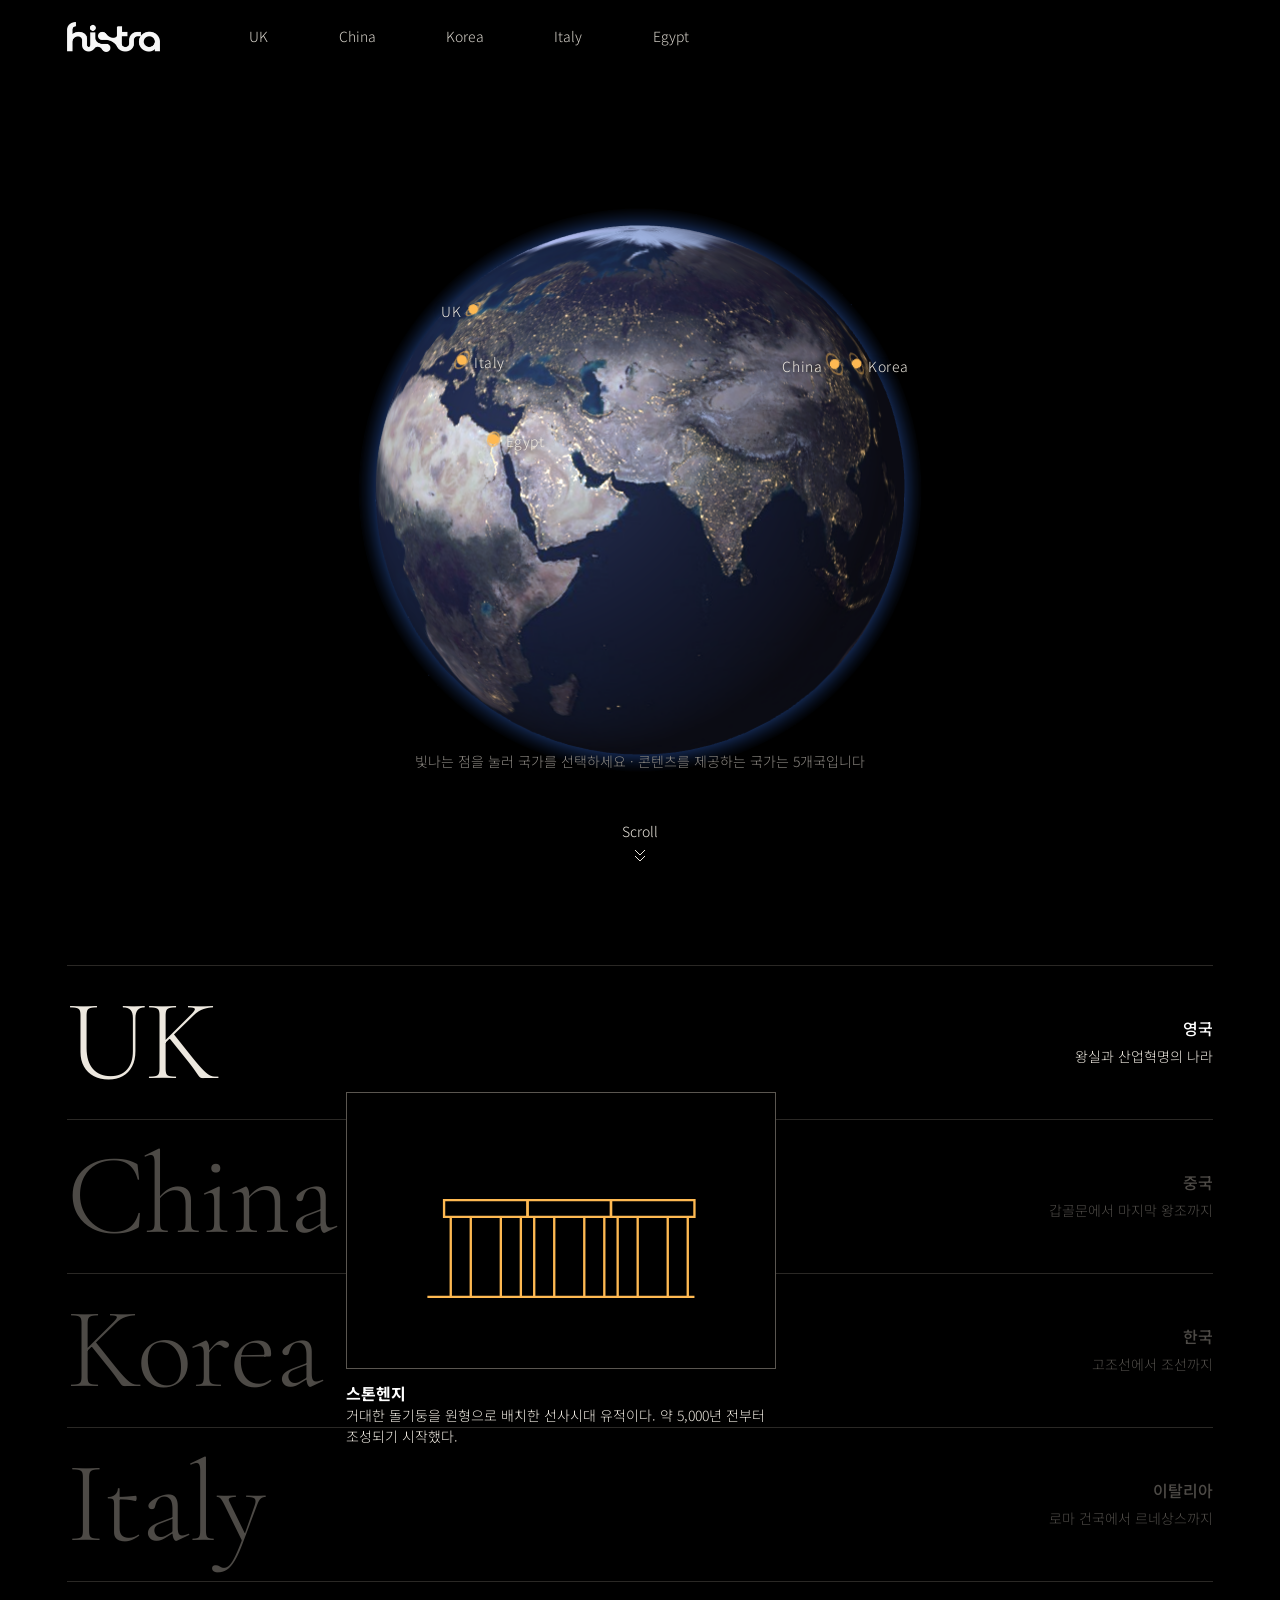
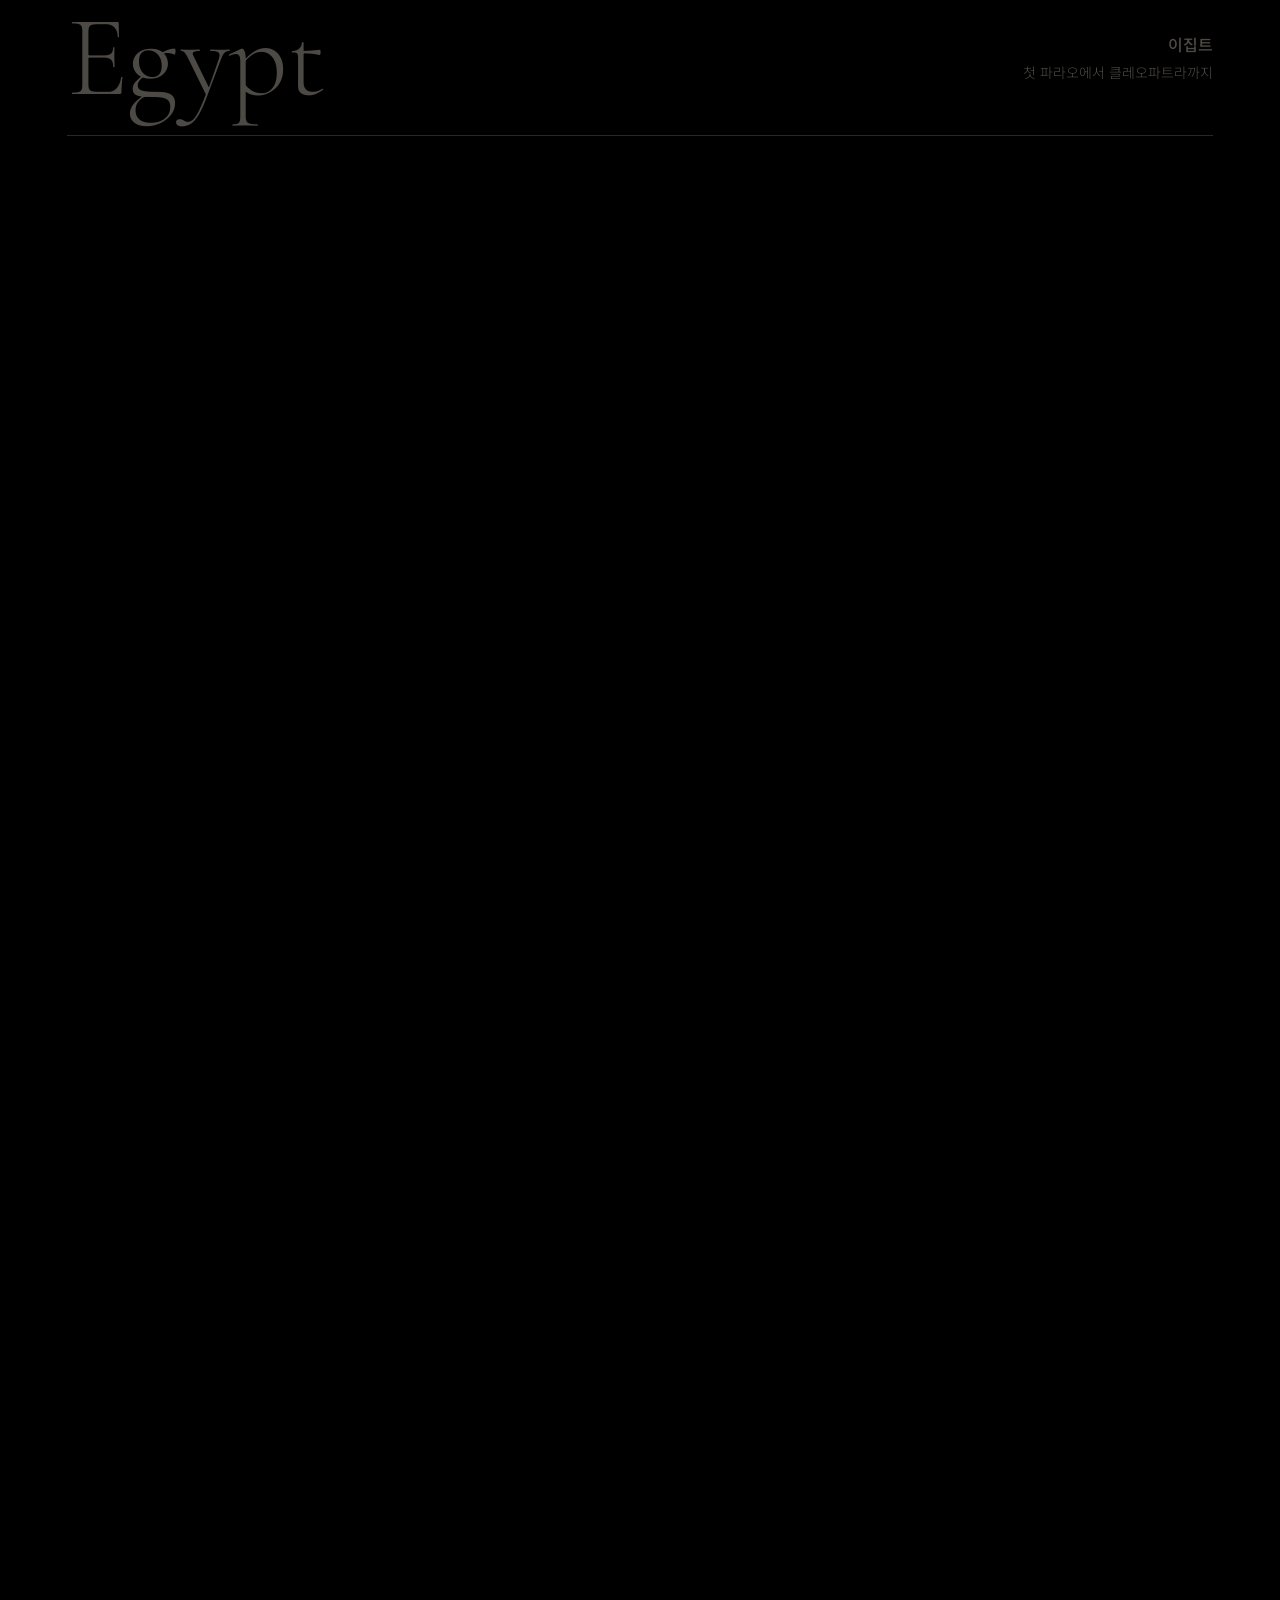
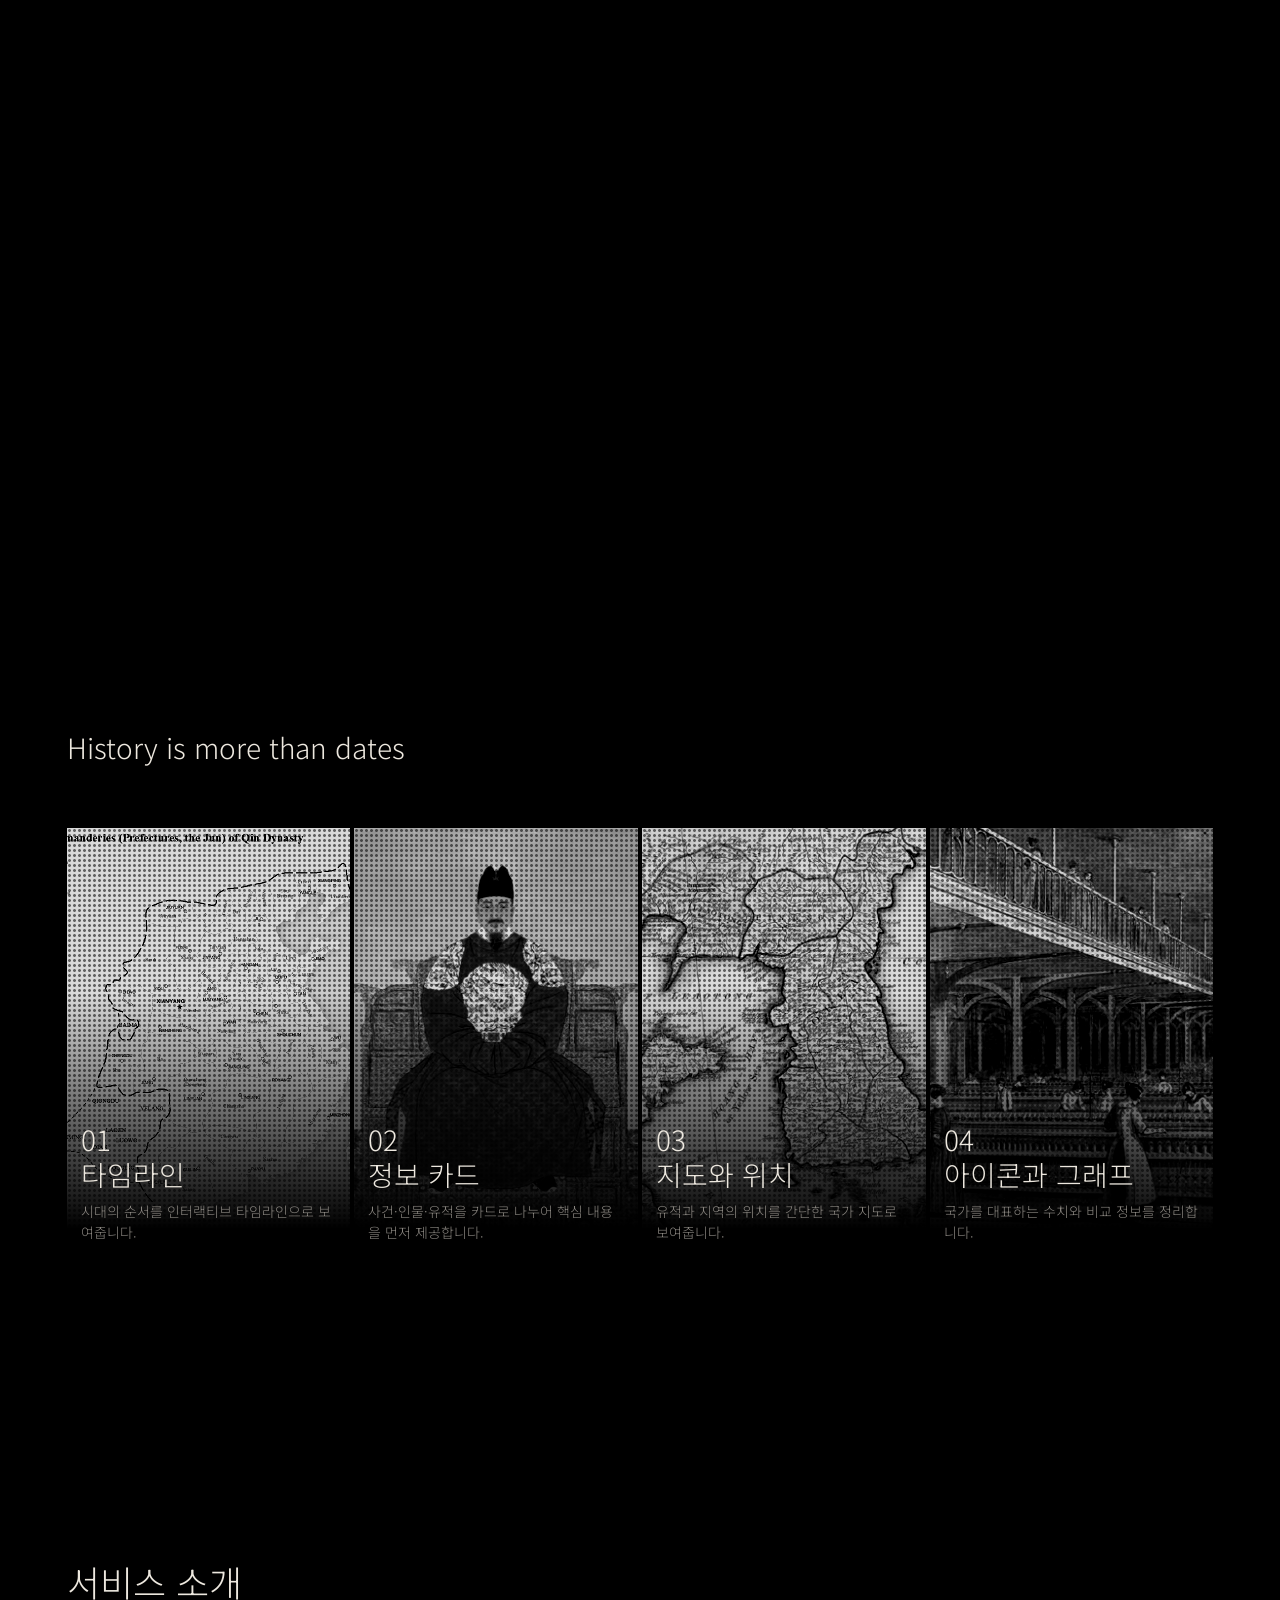
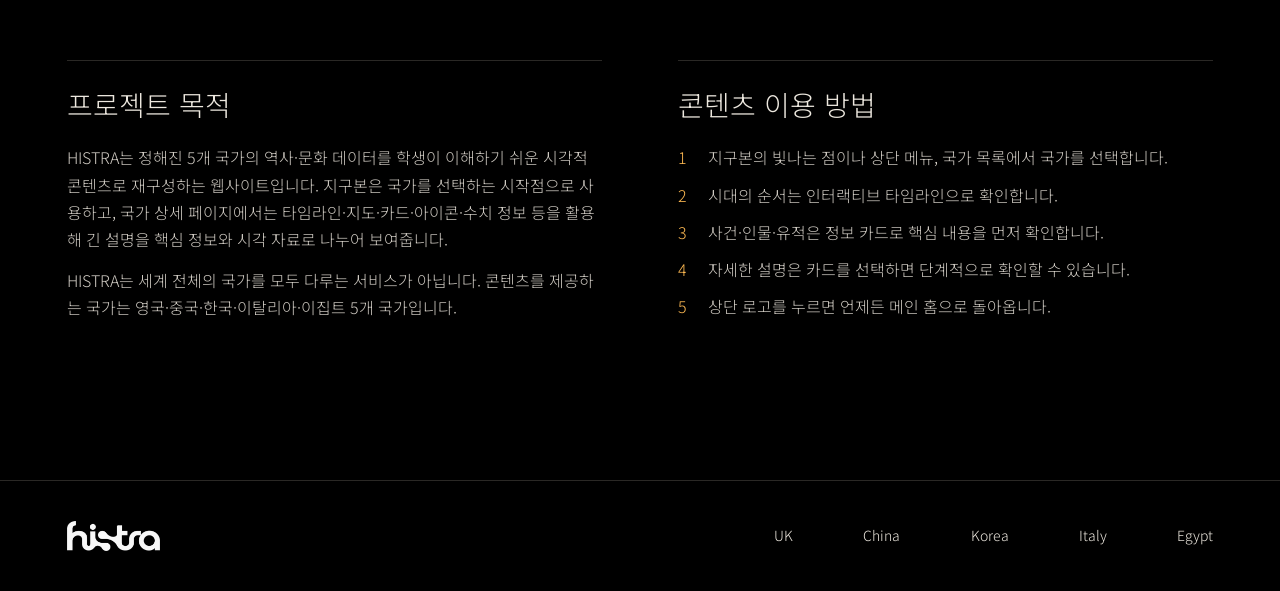
==== index.html @ f329aa6d "HISTRA 통합 사이트" ====
<!DOCTYPE html>
<html lang="ko">
<head>
<meta charset="utf-8">
<meta name="viewport" content="width=device-width, initial-scale=1, viewport-fit=cover">
<title>HISTRA · 세계의 역사와 땅을 탐험하다</title>
<link rel="preconnect" href="https://fonts.googleapis.com">
<link href="https://fonts.googleapis.com/css2?family=Cormorant+Garamond:wght@300;400&family=Noto+Sans+KR:wght@300;400;500;700&display=swap" rel="stylesheet">
<link rel="stylesheet" href="css/main.css">
</head>
<body id="top">
<header class="hd">
  <a class="logo" href="index.html" aria-label="HISTRA 메인 홈"><img src="assets/main/logo.png" alt="histra"></a>
  <nav aria-label="국가 선택">
    <a href="uk/index.html">UK</a><a href="china/index.html">China</a><a href="korea/index.html">Korea</a><a href="italy/index.html">Italy</a><a href="egypt/index.html">Egypt</a>
  </nav>
</header>

<main>
  <section class="hero" aria-label="인터랙티브 지구본">
    <div class="globe" id="globe"></div>
    <p class="hint">빛나는 점을 눌러 국가를 선택하세요 · 콘텐츠를 제공하는 국가는 5개국입니다</p>
    <a class="scroll" href="#select">Scroll<svg width="12" height="16" viewBox="0 0 12 16" fill="none" stroke="currentColor" stroke-width="1"><path d="M1 2l5 5 5-5M1 8l5 5 5-5"/></svg></a>
  </section>

  <section class="sel" id="select" aria-label="국가 선택">
    <div class="stage">
      <ul class="rows" id="rows"></ul>
      <figure class="card" id="card"><div class="ic" id="cardIc"></div><figcaption><b id="cardT"></b><span id="cardD"></span></figcaption></figure>
    </div>
  </section>

  <section class="more" id="more" aria-labelledby="moreT">
    <h2 id="moreT">History is more than dates</h2>
    <ul class="cards">
      <li><img src="assets/main/card-timeline.jpg" alt=""><div><span>01</span><h3>타임라인</h3><p>시대의 순서를 인터랙티브 타임라인으로 보여줍니다.</p></div></li>
      <li><img src="assets/main/card-info.jpg" alt=""><div><span>02</span><h3>정보 카드</h3><p>사건·인물·유적을 카드로 나누어 핵심 내용을 먼저 제공합니다.</p></div></li>
      <li><img src="assets/main/card-map.jpg" alt=""><div><span>03</span><h3>지도와 위치</h3><p>유적과 지역의 위치를 간단한 국가 지도로 보여줍니다.</p></div></li>
      <li><img src="assets/main/card-graph.jpg" alt=""><div><span>04</span><h3>아이콘과 그래프</h3><p>국가를 대표하는 수치와 비교 정보를 정리합니다.</p></div></li>
    </ul>
  </section>

  <section class="about" id="about" aria-labelledby="aboutT">
    <h2 id="aboutT">서비스 소개</h2>
    <div class="ab">
      <div>
        <h3>프로젝트 목적</h3>
        <p>HISTRA는 정해진 5개 국가의 역사·문화 데이터를 학생이 이해하기 쉬운 시각적 콘텐츠로 재구성하는 웹사이트입니다. 지구본은 국가를 선택하는 시작점으로 사용하고, 국가 상세 페이지에서는 타임라인·지도·카드·아이콘·수치 정보 등을 활용해 긴 설명을 핵심 정보와 시각 자료로 나누어 보여줍니다.</p>
        <p>HISTRA는 세계 전체의 국가를 모두 다루는 서비스가 아닙니다. 콘텐츠를 제공하는 국가는 영국·중국·한국·이탈리아·이집트 5개 국가입니다.</p>
      </div>
      <div>
        <h3>콘텐츠 이용 방법</h3>
        <ol>
          <li>지구본의 빛나는 점이나 상단 메뉴, 국가 목록에서 국가를 선택합니다.</li>
          <li>시대의 순서는 인터랙티브 타임라인으로 확인합니다.</li>
          <li>사건·인물·유적은 정보 카드로 핵심 내용을 먼저 확인합니다.</li>
          <li>자세한 설명은 카드를 선택하면 단계적으로 확인할 수 있습니다.</li>
          <li>상단 로고를 누르면 언제든 메인 홈으로 돌아옵니다.</li>
        </ol>
      </div>
    </div>
  </section>
</main>

<footer class="ft">
  <a class="logo" href="index.html" aria-label="HISTRA 메인 홈"><img src="assets/main/logo.png" alt="histra"></a>
  <nav aria-label="다른 국가로 이동"><a href="uk/index.html">UK</a><a href="china/index.html">China</a><a href="korea/index.html">Korea</a><a href="italy/index.html">Italy</a><a href="egypt/index.html">Egypt</a></nav>
</footer>

<script src="js/vendor/three.min.js"></script>
<script src="js/globe-textures.js"></script>
<script src="js/main.js"></script>
</body>
</html>
---- css/main.css ----
/* HISTRA main — 디자인 가이드: Noto Sans KR / Desktop 64·48·36·28·16·14 / Mobile 40·32·28·24·16·12 */
:root{--bg:#000;--fg:#ede8df;--mut:#8a8680;--dim:#4d4a46;--gold:#feb952;--ln:#2a2825;
--d:64px;--h1:48px;--h2:36px;--h3:28px;--b:16px;--c:14px;--serif:'Cormorant Garamond','Noto Sans KR',serif;box-sizing:border-box}
@media(max-width:768px){:root{--d:40px;--h1:32px;--h2:28px;--h3:24px;--b:16px;--c:12px}}
*{box-sizing:border-box;margin:0;padding:0}
html{scroll-behavior:smooth}
body{background:var(--bg);color:var(--fg);font:300 var(--b)/1.7 'Noto Sans KR',sans-serif;padding-top:env(safe-area-inset-top,0)}
a{color:inherit;text-decoration:none}ul,ol{list-style:none}img{display:block;max-width:100%}
.hd{position:fixed;top:0;left:0;right:0;z-index:50;display:flex;align-items:center;gap:7vw;padding:calc(22px + env(safe-area-inset-top,0px)) 5.2vw 22px;background:linear-gradient(#000c,#0000)}
.logo img{height:30px;width:auto}
.hd nav,.ft nav{display:flex;gap:5.5vw;font-size:var(--c)}
.hd nav a{opacity:.9}.hd nav a:hover,.ft nav a:hover{font-weight:700}
.hero{position:relative;min-height:100vh;display:grid;place-items:center;padding-top:80px}
.globe{position:relative;width:min(44vw,700px,68vh);aspect-ratio:1;touch-action:pan-y;cursor:grab}.globe:active{cursor:grabbing}
.globe canvas{display:block;width:100%!important;height:100%!important}
.pl{position:absolute;font-size:var(--c);letter-spacing:.04em;color:var(--fg);pointer-events:none;white-space:nowrap;transition:opacity .2s,color .2s;text-shadow:0 0 6px #000}
.pl.on{color:var(--gold);font-weight:700}
.hint{position:absolute;bottom:14vh;left:0;right:0;text-align:center;font-size:var(--c);color:var(--mut)}
.scroll{position:absolute;bottom:4vh;left:50%;transform:translateX(-50%);display:flex;flex-direction:column;align-items:center;gap:4px;font-size:var(--c);color:var(--fg)}
.fb{display:flex;gap:20px;flex-wrap:wrap;justify-content:center}.fb a{border:1px solid var(--ln);padding:8px 18px}
/* 국가 선택 */
.sel{height:320vh;position:relative}
.stage{position:sticky;top:0;height:100vh;padding:0 5.2vw;display:flex;align-items:center}
.rows{width:100%;position:relative}
.rows li{border-bottom:1px solid var(--ln)}
.rows li:first-child{border-top:1px solid var(--ln)}
.rows a{display:flex;align-items:center;justify-content:space-between;height:min(17vh,200px);color:var(--dim);transition:color .3s}
.rows .en{font:300 clamp(56px,9vw,150px)/1 var(--serif);letter-spacing:-.01em}
.rows .ko{text-align:right}.rows .ko b{display:block;font-size:var(--b);font-weight:500}.rows .ko span{font-size:var(--c)}
.rows li.on a{color:var(--fg)}.rows li.on .ko b{color:#fff}
.rows a:focus-visible{outline:1px solid var(--gold)}
.card{position:absolute;left:27%;width:min(36vw,430px);transition:top .45s cubic-bezier(.2,.7,.2,1);z-index:3;pointer-events:none}
.card .ic{aspect-ratio:1.55;background:#000;border:1px solid #5a5650;display:grid;place-items:center}
.card svg{width:78%;fill:none;stroke:var(--gold);stroke-width:1.4}
.card figcaption{margin-top:12px;font-size:var(--c);line-height:1.5}.card b{display:block;font-size:var(--b);font-weight:700;color:#fff}.card span{color:var(--fg)}
/* History is more than dates */
.more,.about{max-width:1320px;margin:auto;padding:16vh 5.2vw}
.more h2{font-size:var(--h3);font-weight:300;margin-bottom:56px}
.cards{display:grid;grid-template-columns:repeat(4,1fr);gap:4px}
.cards li{position:relative;aspect-ratio:3/4.6;overflow:hidden;background:#111}
.cards img{position:absolute;inset:0;width:100%;height:100%;object-fit:cover;filter:grayscale(1) contrast(1.5) brightness(.85)}
.cards li:before{content:"";position:absolute;inset:0;z-index:1;background:radial-gradient(#000 38%,transparent 42%) 0 0/5px 5px;mix-blend-mode:multiply;opacity:.55}
.cards li:after{content:"";position:absolute;inset:0;z-index:1;background:linear-gradient(#0000 38%,#000 92%)}
.cards div{position:absolute;left:0;right:0;bottom:0;z-index:2;padding:0 14px 20px}
.cards span{font-size:var(--h3);font-weight:300;display:block;line-height:1.2}.cards h3{font-size:var(--h3);font-weight:300;line-height:1.3}
.cards p{margin-top:8px;font-size:var(--c);color:var(--mut);line-height:1.5}
.about h2{font-size:var(--h2);font-weight:300;margin-bottom:48px}
.ab{display:grid;grid-template-columns:1fr 1fr;gap:6vw}.ab h3{font-size:var(--h3);font-weight:300;margin-bottom:16px;border-top:1px solid var(--ln);padding-top:20px}
.ab p{margin-bottom:14px;color:#cfcac2}.ab ol{counter-reset:n;color:#cfcac2}.ab li{counter-increment:n;padding-left:30px;position:relative;margin-bottom:10px}
.ab li:before{content:counter(n);position:absolute;left:0;color:var(--gold)}
.ft{display:flex;align-items:center;justify-content:space-between;gap:24px;padding:40px 5.2vw calc(40px + env(safe-area-inset-bottom,0px));border-top:1px solid var(--ln)}
@media(max-width:768px){
.hd{gap:18px;padding-left:5vw;padding-right:5vw}.hd nav,.ft nav{gap:14px}.logo img{height:22px}
.globe{width:min(86vw,60vh)}.rows .en{font-size:clamp(44px,13vw,80px)}.rows a{height:15vh}
.card{left:5vw;width:60vw}.cards{grid-template-columns:repeat(2,1fr)}.ab{grid-template-columns:1fr}.ft{flex-direction:column;align-items:flex-start}}
@media(prefers-reduced-motion:reduce){html{scroll-behavior:auto}.card{transition:none}}
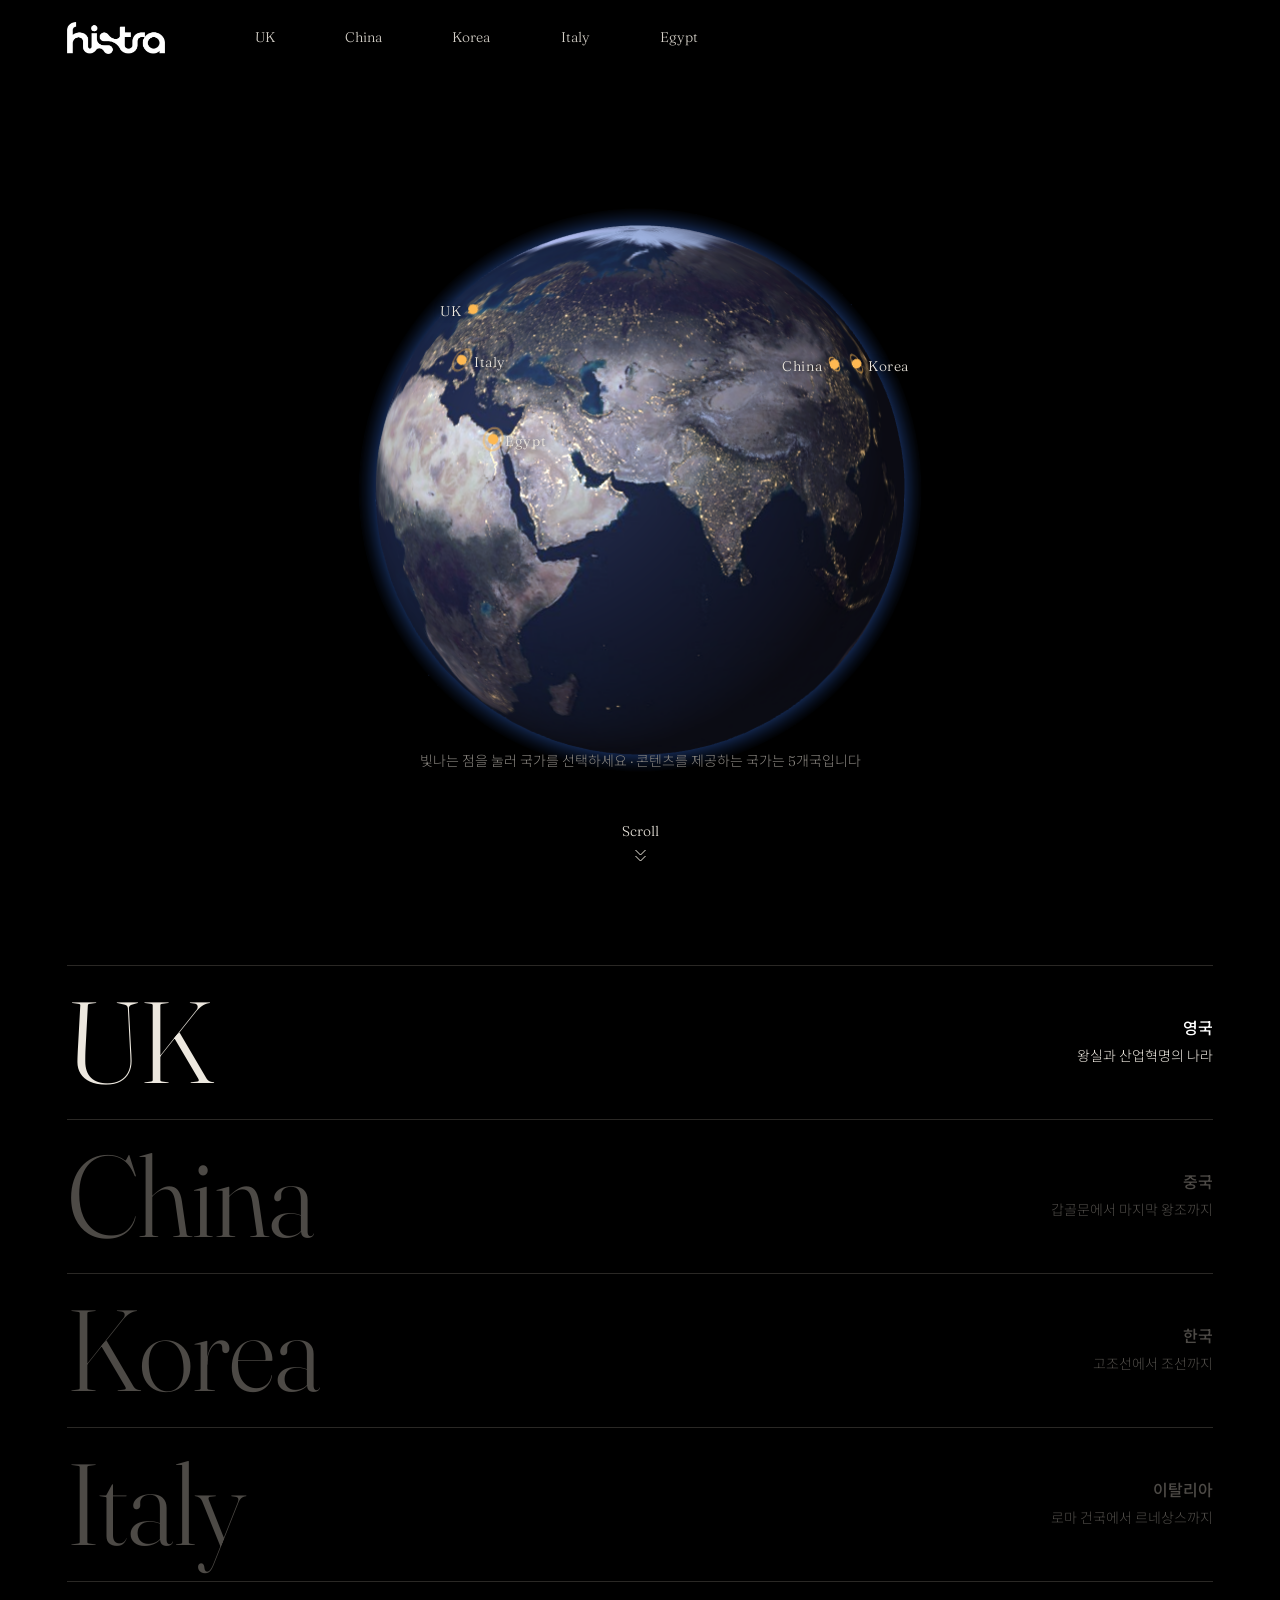
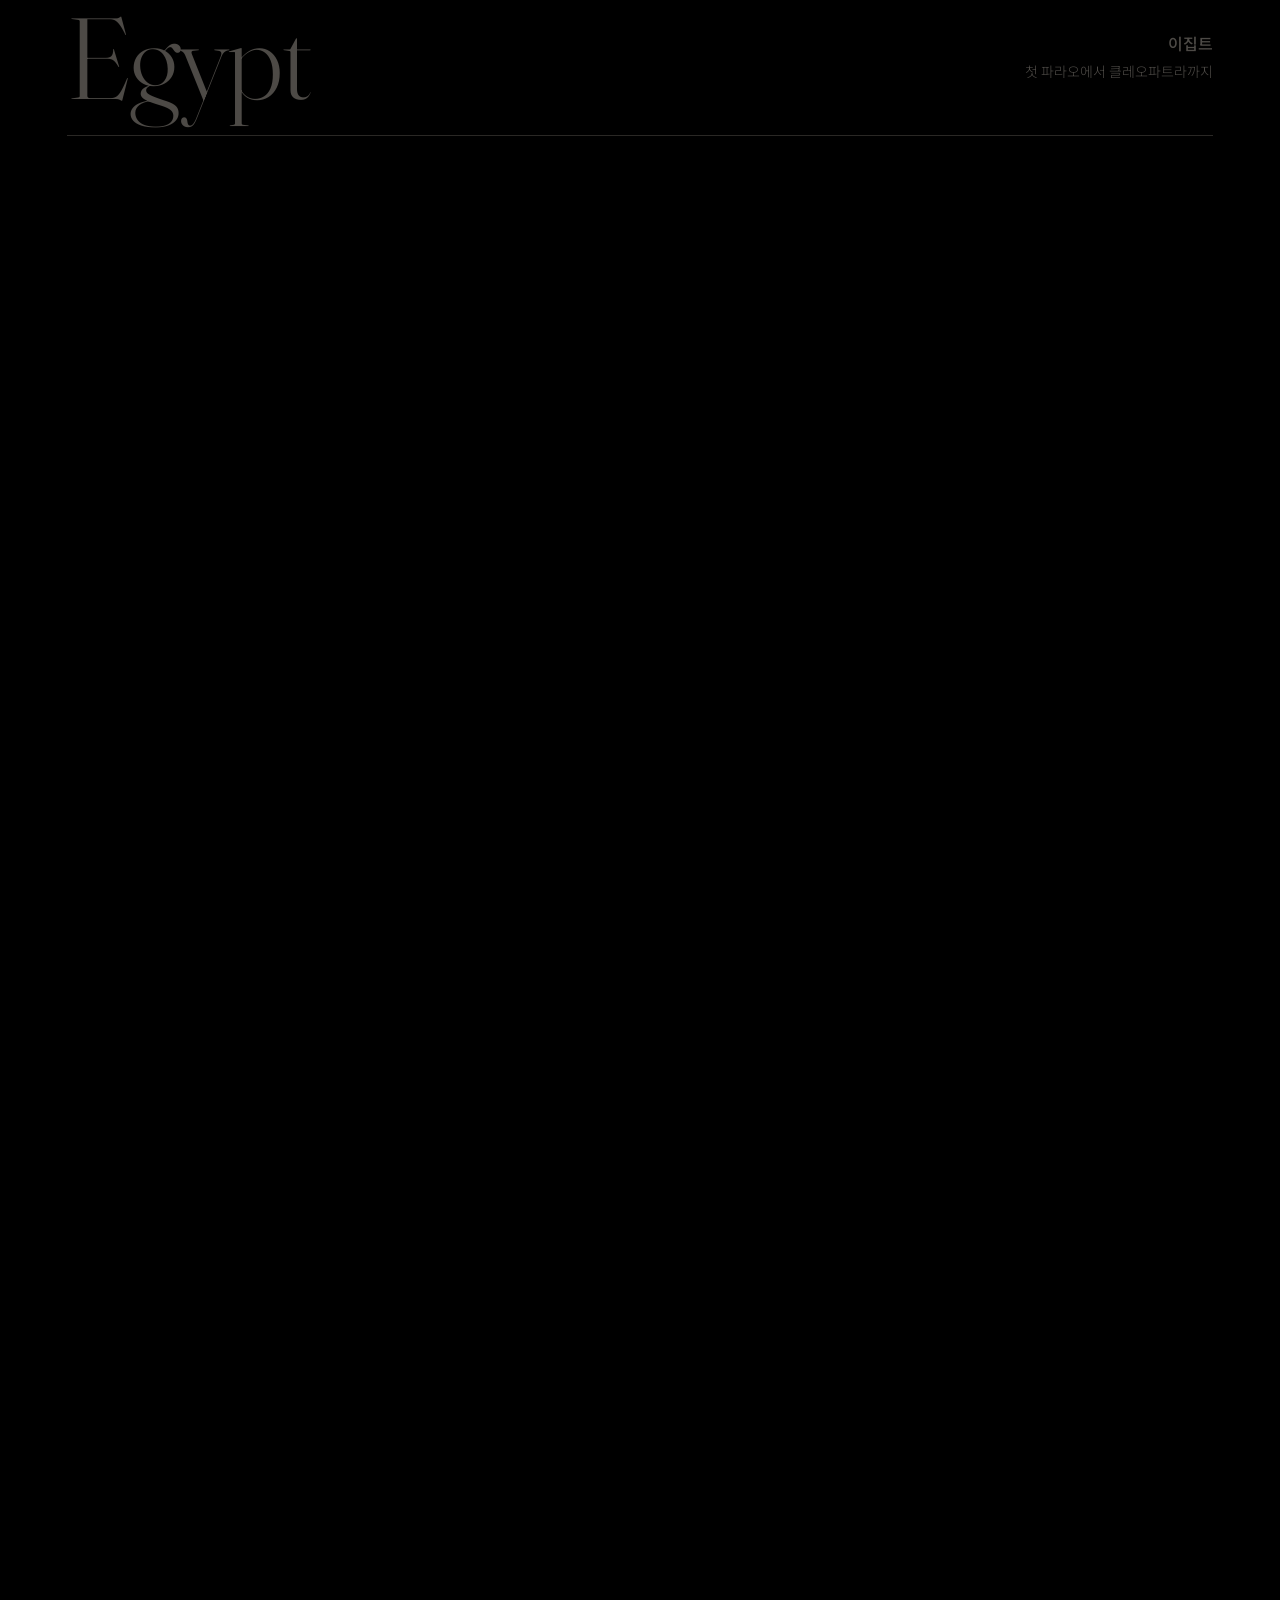
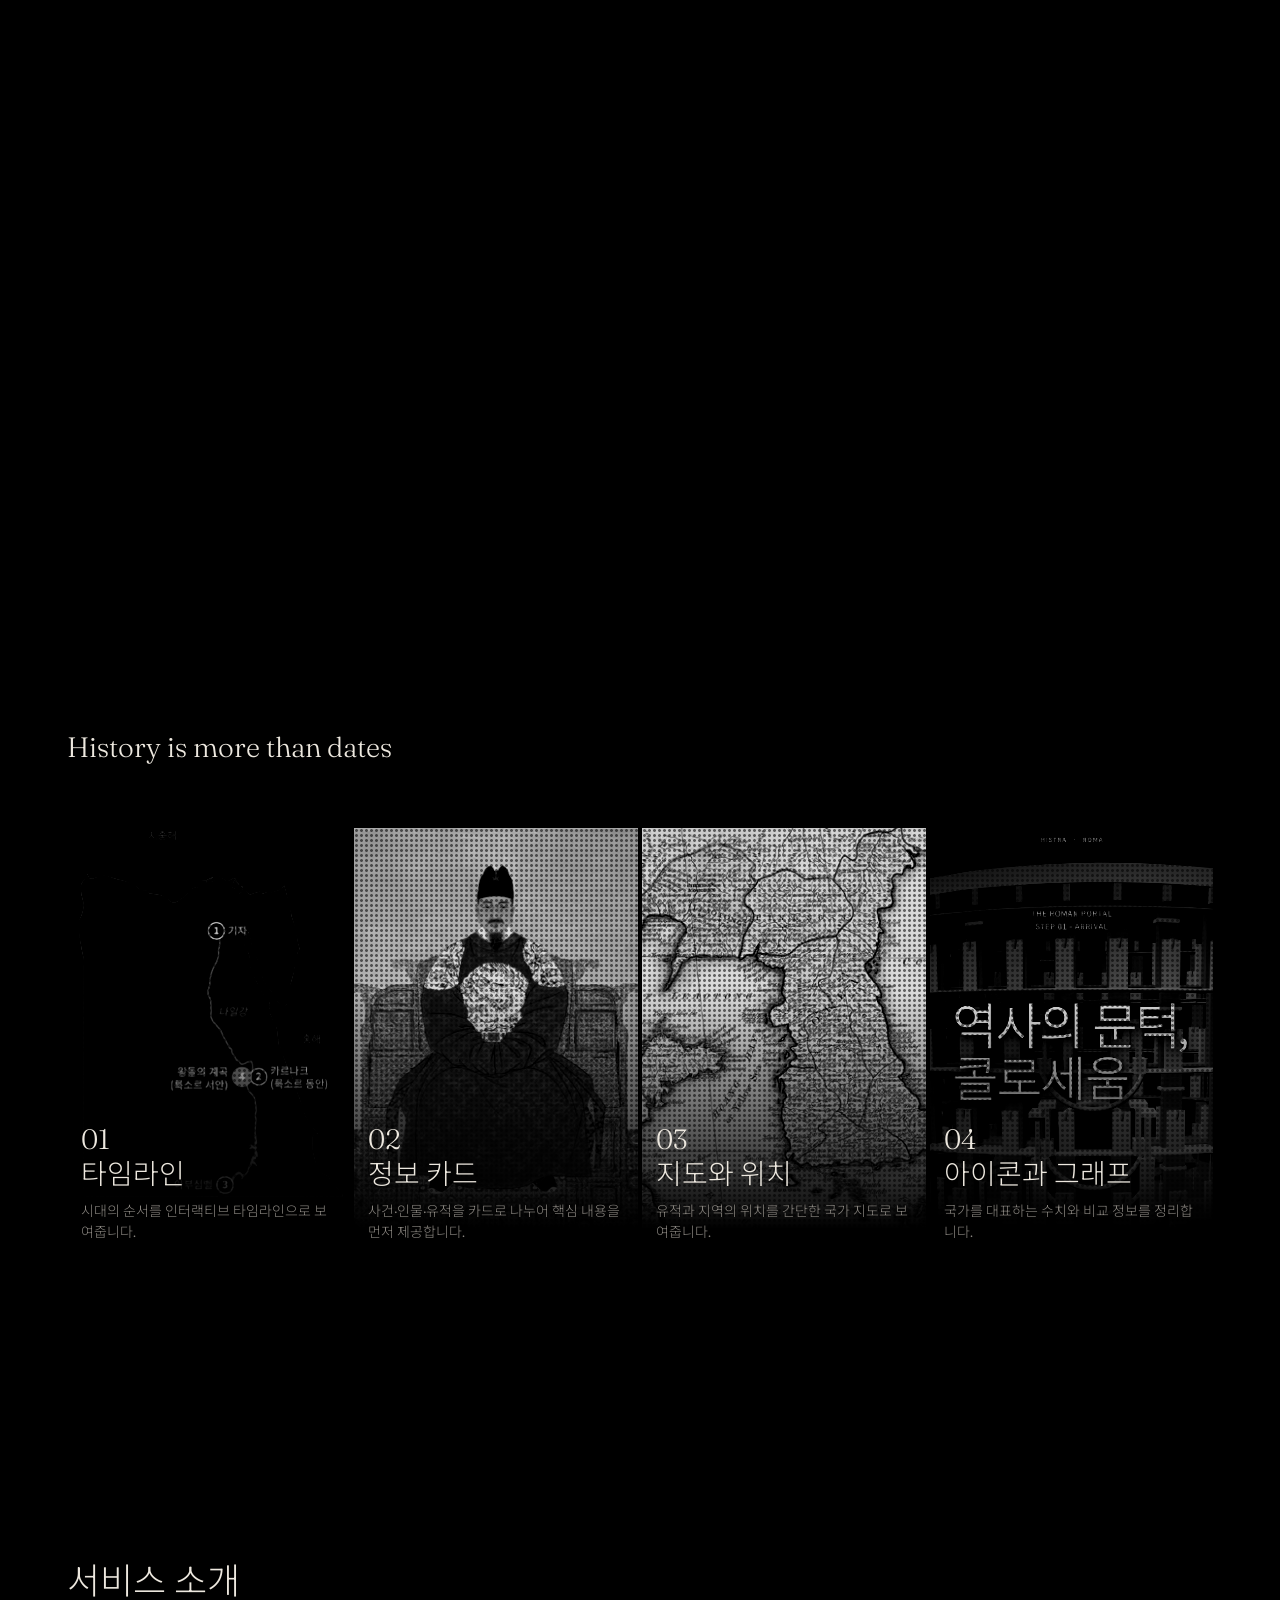
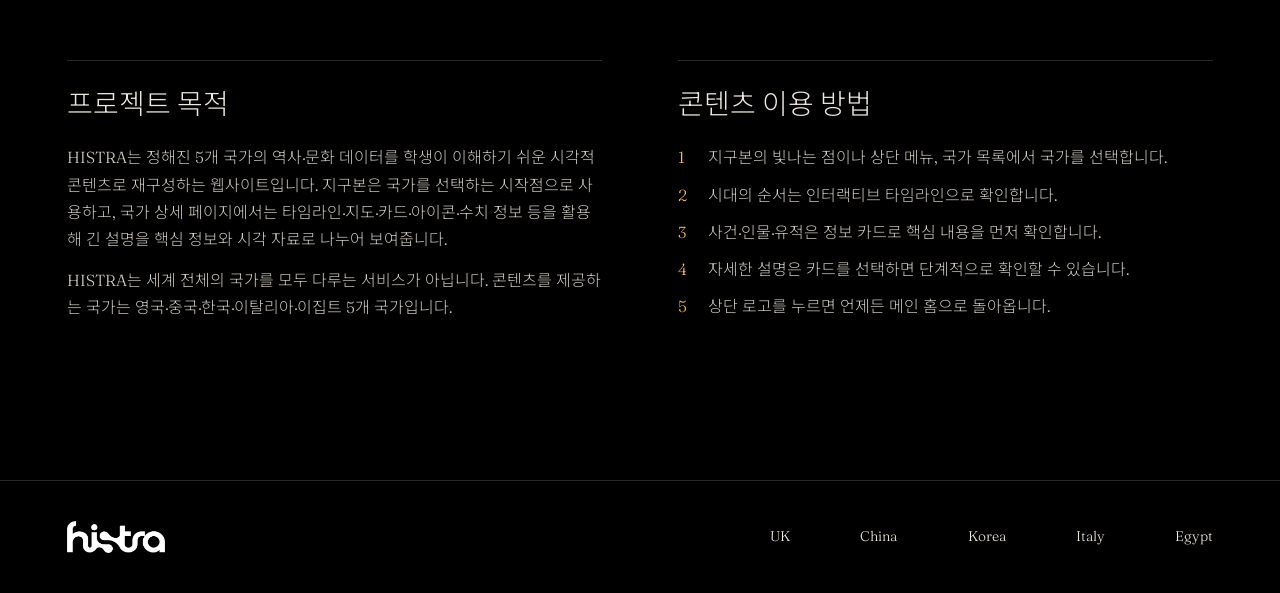
==== commit d584bb9d: "2차 수정: 로고·폰트 통일, 메인·한국 페이지 수정" ====
--- a/index.html
+++ b/index.html
@@ -5,7 +5,7 @@
 <meta name="viewport" content="width=device-width, initial-scale=1, viewport-fit=cover">
 <title>HISTRA · 세계의 역사와 땅을 탐험하다</title>
 <link rel="preconnect" href="https://fonts.googleapis.com">
-<link href="https://fonts.googleapis.com/css2?family=Cormorant+Garamond:wght@300;400&family=Noto+Sans+KR:wght@300;400;500;700&display=swap" rel="stylesheet">
+<link href="https://fonts.googleapis.com/css2?family=Fraunces:ital,opsz,wght@0,9..144,100..900;1,9..144,100..900&family=Noto+Sans+KR:wght@100..900&display=swap" rel="stylesheet">
 <link rel="stylesheet" href="css/main.css">
 </head>
 <body id="top">
@@ -26,17 +26,16 @@
   <section class="sel" id="select" aria-label="국가 선택">
     <div class="stage">
       <ul class="rows" id="rows"></ul>
-      <figure class="card" id="card"><div class="ic" id="cardIc"></div><figcaption><b id="cardT"></b><span id="cardD"></span></figcaption></figure>
     </div>
   </section>
 
   <section class="more" id="more" aria-labelledby="moreT">
     <h2 id="moreT">History is more than dates</h2>
     <ul class="cards">
-      <li><img src="assets/main/card-timeline.jpg" alt=""><div><span>01</span><h3>타임라인</h3><p>시대의 순서를 인터랙티브 타임라인으로 보여줍니다.</p></div></li>
-      <li><img src="assets/main/card-info.jpg" alt=""><div><span>02</span><h3>정보 카드</h3><p>사건·인물·유적을 카드로 나누어 핵심 내용을 먼저 제공합니다.</p></div></li>
-      <li><img src="assets/main/card-map.jpg" alt=""><div><span>03</span><h3>지도와 위치</h3><p>유적과 지역의 위치를 간단한 국가 지도로 보여줍니다.</p></div></li>
-      <li><img src="assets/main/card-graph.jpg" alt=""><div><span>04</span><h3>아이콘과 그래프</h3><p>국가를 대표하는 수치와 비교 정보를 정리합니다.</p></div></li>
+      <li tabindex="0"><img src="assets/main/card-egypt-map.png" alt="이집트 주요 유적 지도"><div><span>01</span><h3>타임라인</h3><p>시대의 순서를 인터랙티브 타임라인으로 보여줍니다.</p></div></li>
+      <li tabindex="0"><img src="assets/main/card-info.jpg" alt="세종대왕 초상"><div><span>02</span><h3>정보 카드</h3><p>사건·인물·유적을 카드로 나누어 핵심 내용을 먼저 제공합니다.</p></div></li>
+      <li tabindex="0"><img src="assets/main/card-map.jpg" alt="한반도 옛 지도"><div><span>03</span><h3>지도와 위치</h3><p>유적과 지역의 위치를 간단한 국가 지도로 보여줍니다.</p></div></li>
+      <li tabindex="0"><img src="assets/main/card-colosseum.jpg" alt="콜로세움 3D 탐색 화면"><div><span>04</span><h3>아이콘과 그래프</h3><p>국가를 대표하는 수치와 비교 정보를 정리합니다.</p></div></li>
     </ul>
   </section>
 
--- a/css/main.css
+++ b/css/main.css
@@ -1,13 +1,13 @@
 /* HISTRA main — 디자인 가이드: Noto Sans KR / Desktop 64·48·36·28·16·14 / Mobile 40·32·28·24·16·12 */
 :root{--bg:#000;--fg:#ede8df;--mut:#8a8680;--dim:#4d4a46;--gold:#feb952;--ln:#2a2825;
---d:64px;--h1:48px;--h2:36px;--h3:28px;--b:16px;--c:14px;--serif:'Cormorant Garamond','Noto Sans KR',serif;box-sizing:border-box}
+--d:64px;--h1:48px;--h2:36px;--h3:28px;--b:16px;--c:14px;--serif:'Fraunces','Noto Sans KR','Apple SD Gothic Neo','Malgun Gothic',serif;box-sizing:border-box}
 @media(max-width:768px){:root{--d:40px;--h1:32px;--h2:28px;--h3:24px;--b:16px;--c:12px}}
 *{box-sizing:border-box;margin:0;padding:0}
 html{scroll-behavior:smooth}
-body{background:var(--bg);color:var(--fg);font:300 var(--b)/1.7 'Noto Sans KR',sans-serif;padding-top:env(safe-area-inset-top,0)}
+body{background:var(--bg);color:var(--fg);font:300 var(--b)/1.7 var(--serif);padding-top:env(safe-area-inset-top,0)}
 a{color:inherit;text-decoration:none}ul,ol{list-style:none}img{display:block;max-width:100%}
 .hd{position:fixed;top:0;left:0;right:0;z-index:50;display:flex;align-items:center;gap:7vw;padding:calc(22px + env(safe-area-inset-top,0px)) 5.2vw 22px;background:linear-gradient(#000c,#0000)}
-.logo img{height:30px;width:auto}
+.logo img{height:32px;width:auto}
 .hd nav,.ft nav{display:flex;gap:5.5vw;font-size:var(--c)}
 .hd nav a{opacity:.9}.hd nav a:hover,.ft nav a:hover{font-weight:700}
 .hero{position:relative;min-height:100vh;display:grid;place-items:center;padding-top:80px}
@@ -29,28 +29,32 @@
 .rows .ko{text-align:right}.rows .ko b{display:block;font-size:var(--b);font-weight:500}.rows .ko span{font-size:var(--c)}
 .rows li.on a{color:var(--fg)}.rows li.on .ko b{color:#fff}
 .rows a:focus-visible{outline:1px solid var(--gold)}
-.card{position:absolute;left:27%;width:min(36vw,430px);transition:top .45s cubic-bezier(.2,.7,.2,1);z-index:3;pointer-events:none}
-.card .ic{aspect-ratio:1.55;background:#000;border:1px solid #5a5650;display:grid;place-items:center}
-.card svg{width:78%;fill:none;stroke:var(--gold);stroke-width:1.4}
-.card figcaption{margin-top:12px;font-size:var(--c);line-height:1.5}.card b{display:block;font-size:var(--b);font-weight:700;color:#fff}.card span{color:var(--fg)}
 /* History is more than dates */
 .more,.about{max-width:1320px;margin:auto;padding:16vh 5.2vw}
 .more h2{font-size:var(--h3);font-weight:300;margin-bottom:56px}
 .cards{display:grid;grid-template-columns:repeat(4,1fr);gap:4px}
-.cards li{position:relative;aspect-ratio:3/4.6;overflow:hidden;background:#111}
-.cards img{position:absolute;inset:0;width:100%;height:100%;object-fit:cover;filter:grayscale(1) contrast(1.5) brightness(.85)}
-.cards li:before{content:"";position:absolute;inset:0;z-index:1;background:radial-gradient(#000 38%,transparent 42%) 0 0/5px 5px;mix-blend-mode:multiply;opacity:.55}
-.cards li:after{content:"";position:absolute;inset:0;z-index:1;background:linear-gradient(#0000 38%,#000 92%)}
-.cards div{position:absolute;left:0;right:0;bottom:0;z-index:2;padding:0 14px 20px}
-.cards span{font-size:var(--h3);font-weight:300;display:block;line-height:1.2}.cards h3{font-size:var(--h3);font-weight:300;line-height:1.3}
-.cards p{margin-top:8px;font-size:var(--c);color:var(--mut);line-height:1.5}
+.cards li{position:relative;aspect-ratio:3/4.6;overflow:hidden;background:#111;cursor:pointer;outline:none;transition:transform .5s cubic-bezier(.2,.7,.2,1),box-shadow .5s}
+.cards img{position:absolute;inset:0;width:100%;height:100%;object-fit:cover;filter:grayscale(1) contrast(1.5) brightness(.85);transform:scale(1);transition:filter .6s ease,transform .9s cubic-bezier(.2,.7,.2,1)}
+.cards li:before{content:"";position:absolute;inset:0;z-index:1;background:radial-gradient(#000 38%,transparent 42%) 0 0/5px 5px;mix-blend-mode:multiply;opacity:.55;transition:opacity .5s}
+.cards li:after{content:"";position:absolute;inset:0;z-index:1;background:linear-gradient(#0000 38%,#000 92%);transition:opacity .5s}
+.cards div{position:absolute;left:0;right:0;bottom:0;z-index:2;padding:0 14px 20px;transition:transform .5s cubic-bezier(.2,.7,.2,1)}
+.cards span{font-size:var(--h3);font-weight:300;display:block;line-height:1.2;transition:color .4s}.cards h3{font-size:var(--h3);font-weight:300;line-height:1.3}
+.cards p{margin-top:8px;font-size:var(--c);color:var(--mut);line-height:1.5;transition:color .4s}
+/* 마우스를 올리면: 카드가 떠오르고, 이미지 원래 컬러가 드러남 */
+.cards li:hover,.cards li:focus-visible{transform:translateY(-12px);box-shadow:0 22px 44px #000c,0 0 0 1px #ffffff26;z-index:3}
+.cards li:hover img,.cards li:focus-visible img{filter:none;transform:scale(1.07)}
+.cards li:hover:before,.cards li:focus-visible:before{opacity:0}
+.cards li:hover:after,.cards li:focus-visible:after{opacity:.7}
+.cards li:hover div,.cards li:focus-visible div{transform:translateY(-6px)}
+.cards li:hover span,.cards li:focus-visible span{color:var(--gold)}
+.cards li:hover p,.cards li:focus-visible p{color:#e4ded4}
 .about h2{font-size:var(--h2);font-weight:300;margin-bottom:48px}
 .ab{display:grid;grid-template-columns:1fr 1fr;gap:6vw}.ab h3{font-size:var(--h3);font-weight:300;margin-bottom:16px;border-top:1px solid var(--ln);padding-top:20px}
 .ab p{margin-bottom:14px;color:#cfcac2}.ab ol{counter-reset:n;color:#cfcac2}.ab li{counter-increment:n;padding-left:30px;position:relative;margin-bottom:10px}
 .ab li:before{content:counter(n);position:absolute;left:0;color:var(--gold)}
 .ft{display:flex;align-items:center;justify-content:space-between;gap:24px;padding:40px 5.2vw calc(40px + env(safe-area-inset-bottom,0px));border-top:1px solid var(--ln)}
 @media(max-width:768px){
-.hd{gap:18px;padding-left:5vw;padding-right:5vw}.hd nav,.ft nav{gap:14px}.logo img{height:22px}
+.hd{gap:18px;padding-left:5vw;padding-right:5vw}.hd nav,.ft nav{gap:14px}.logo img{height:24px}
 .globe{width:min(86vw,60vh)}.rows .en{font-size:clamp(44px,13vw,80px)}.rows a{height:15vh}
-.card{left:5vw;width:60vw}.cards{grid-template-columns:repeat(2,1fr)}.ab{grid-template-columns:1fr}.ft{flex-direction:column;align-items:flex-start}}
-@media(prefers-reduced-motion:reduce){html{scroll-behavior:auto}.card{transition:none}}
+.cards{grid-template-columns:repeat(2,1fr)}.ab{grid-template-columns:1fr}.ft{flex-direction:column;align-items:flex-start}}
+@media(prefers-reduced-motion:reduce){html{scroll-behavior:auto}.cards li,.cards img{transition:none}}
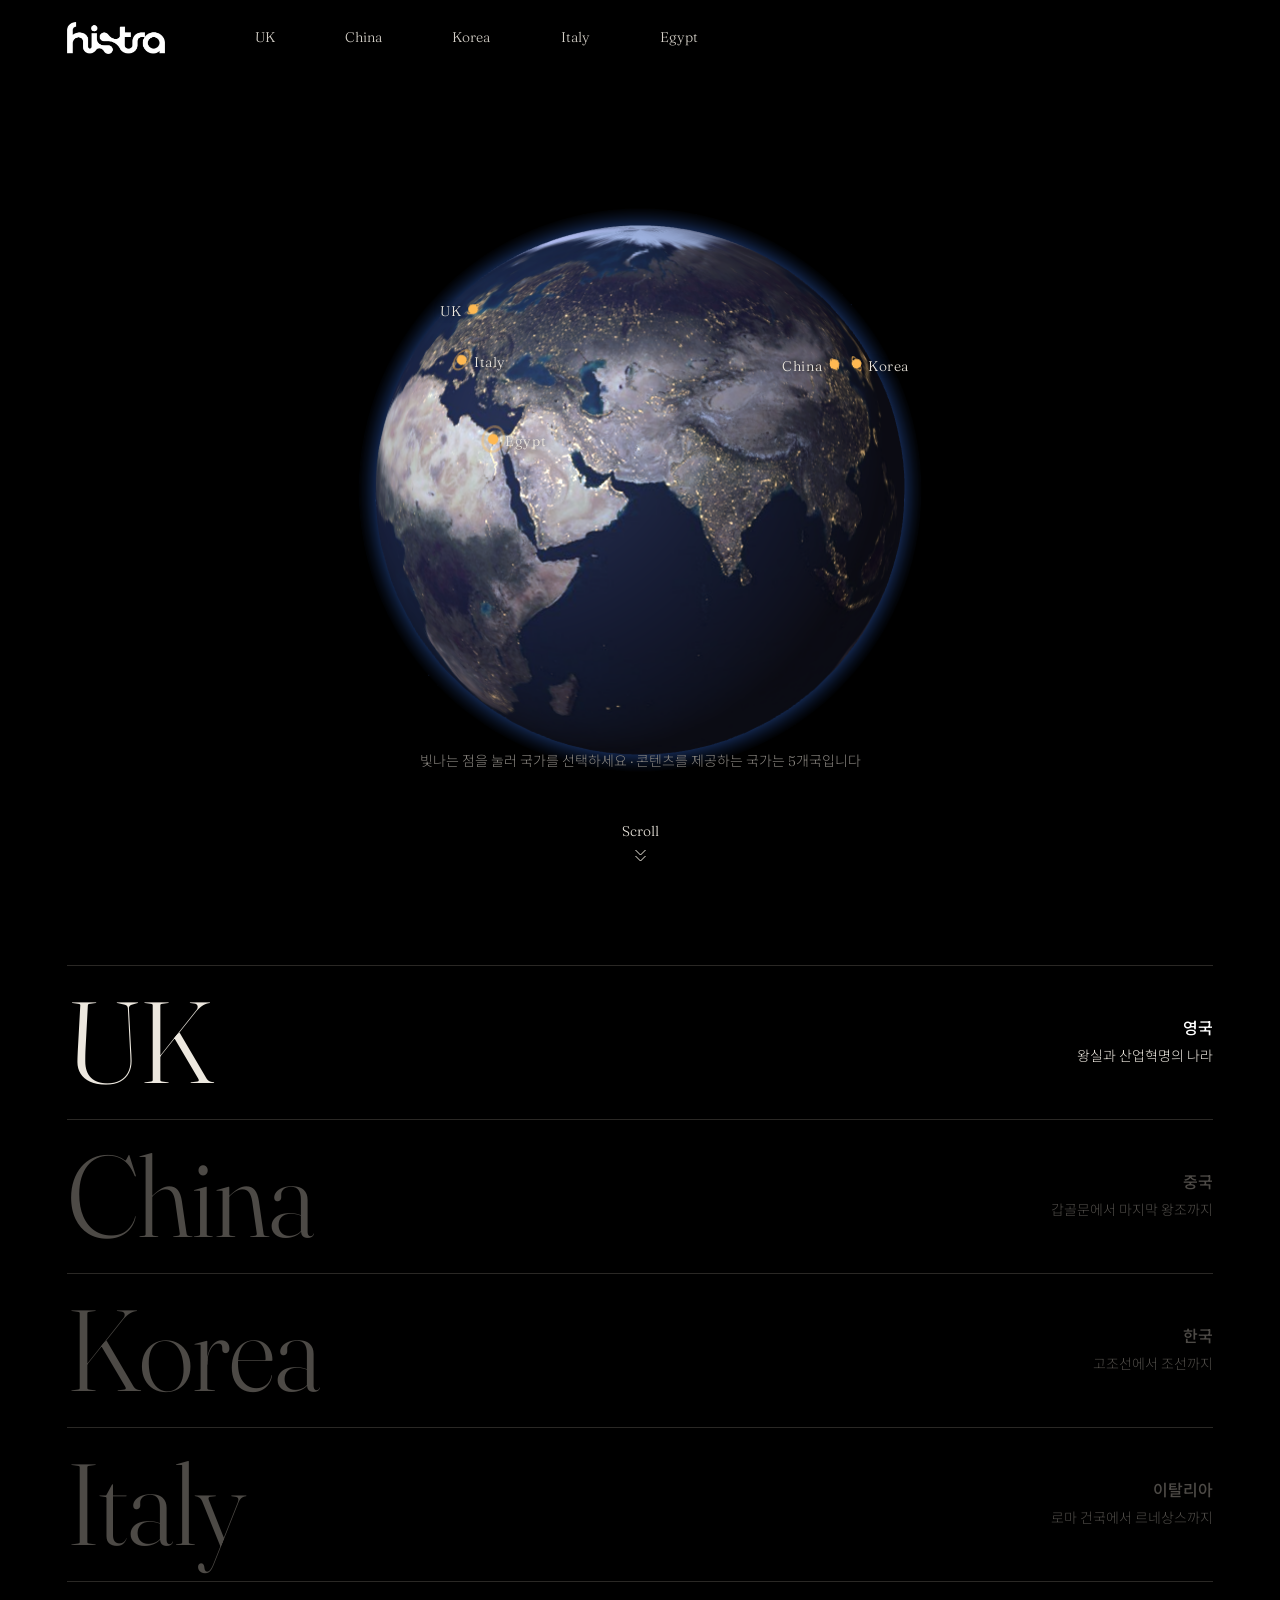
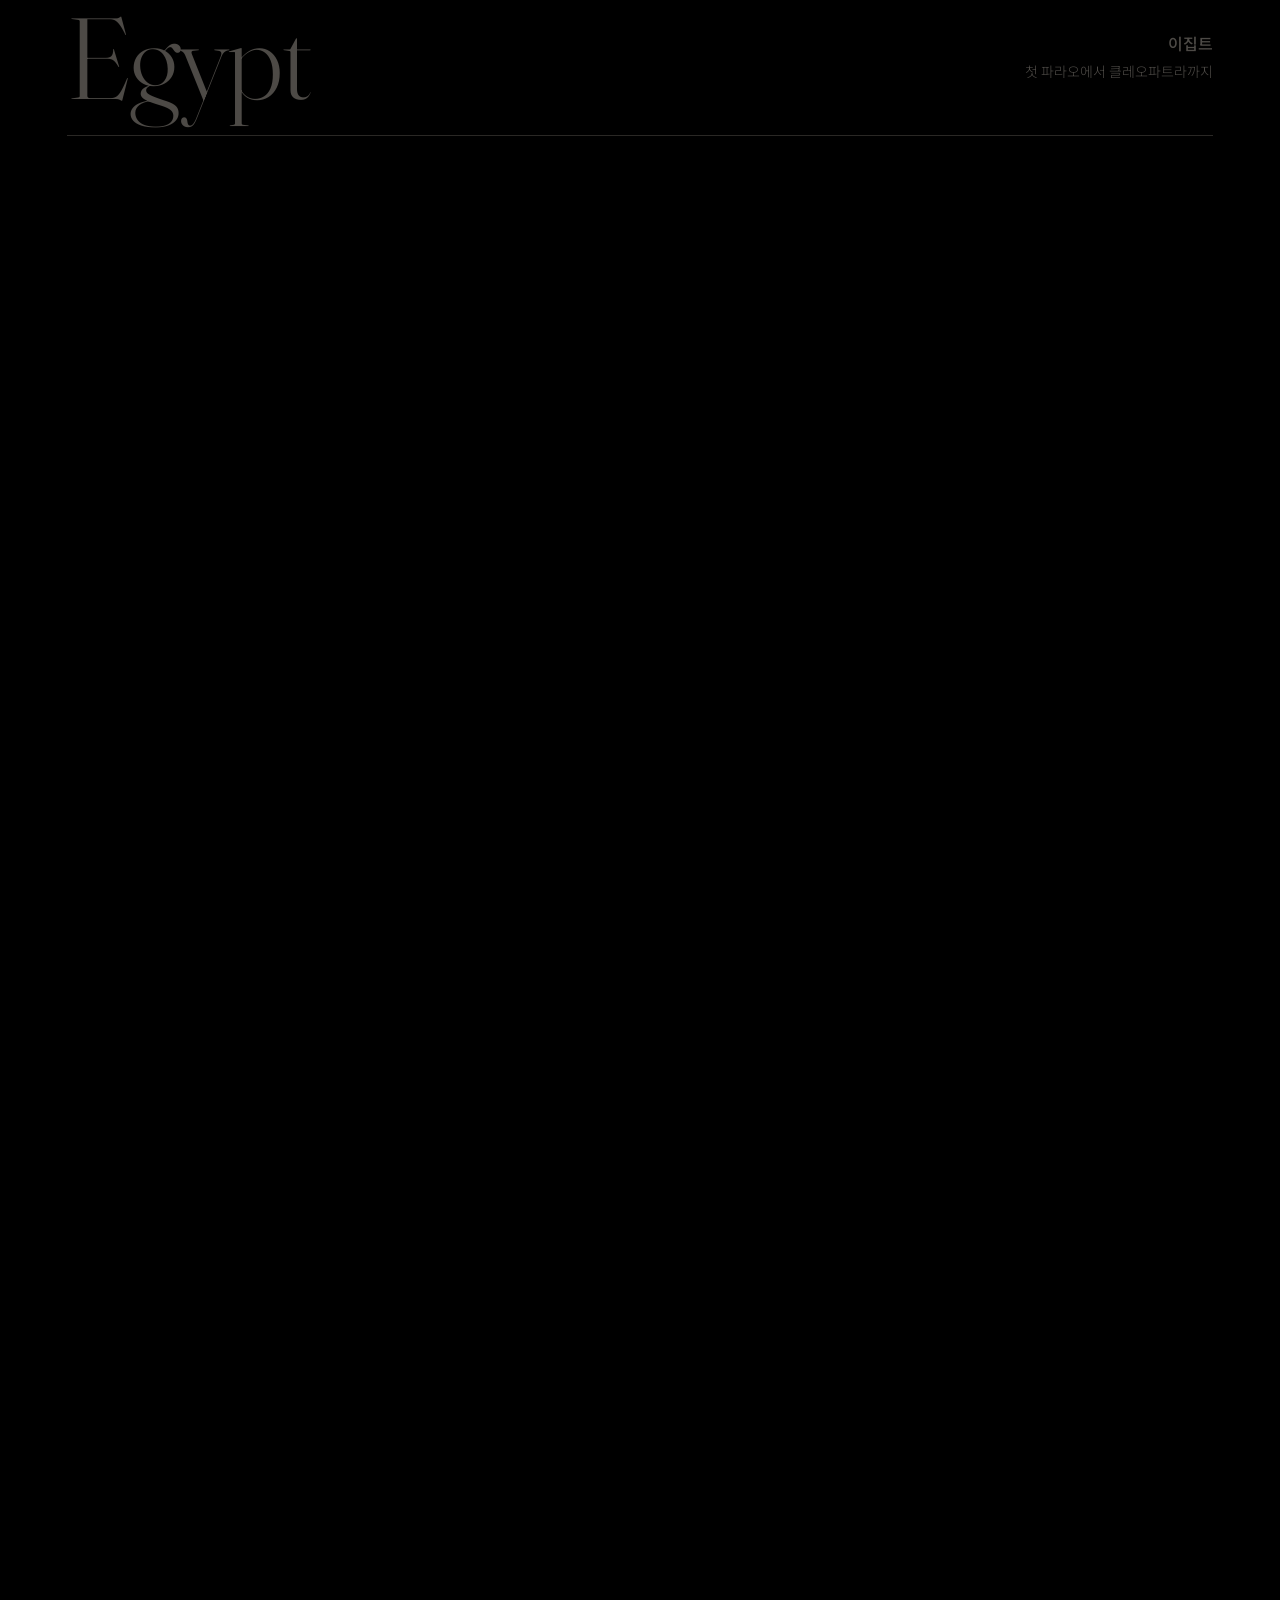
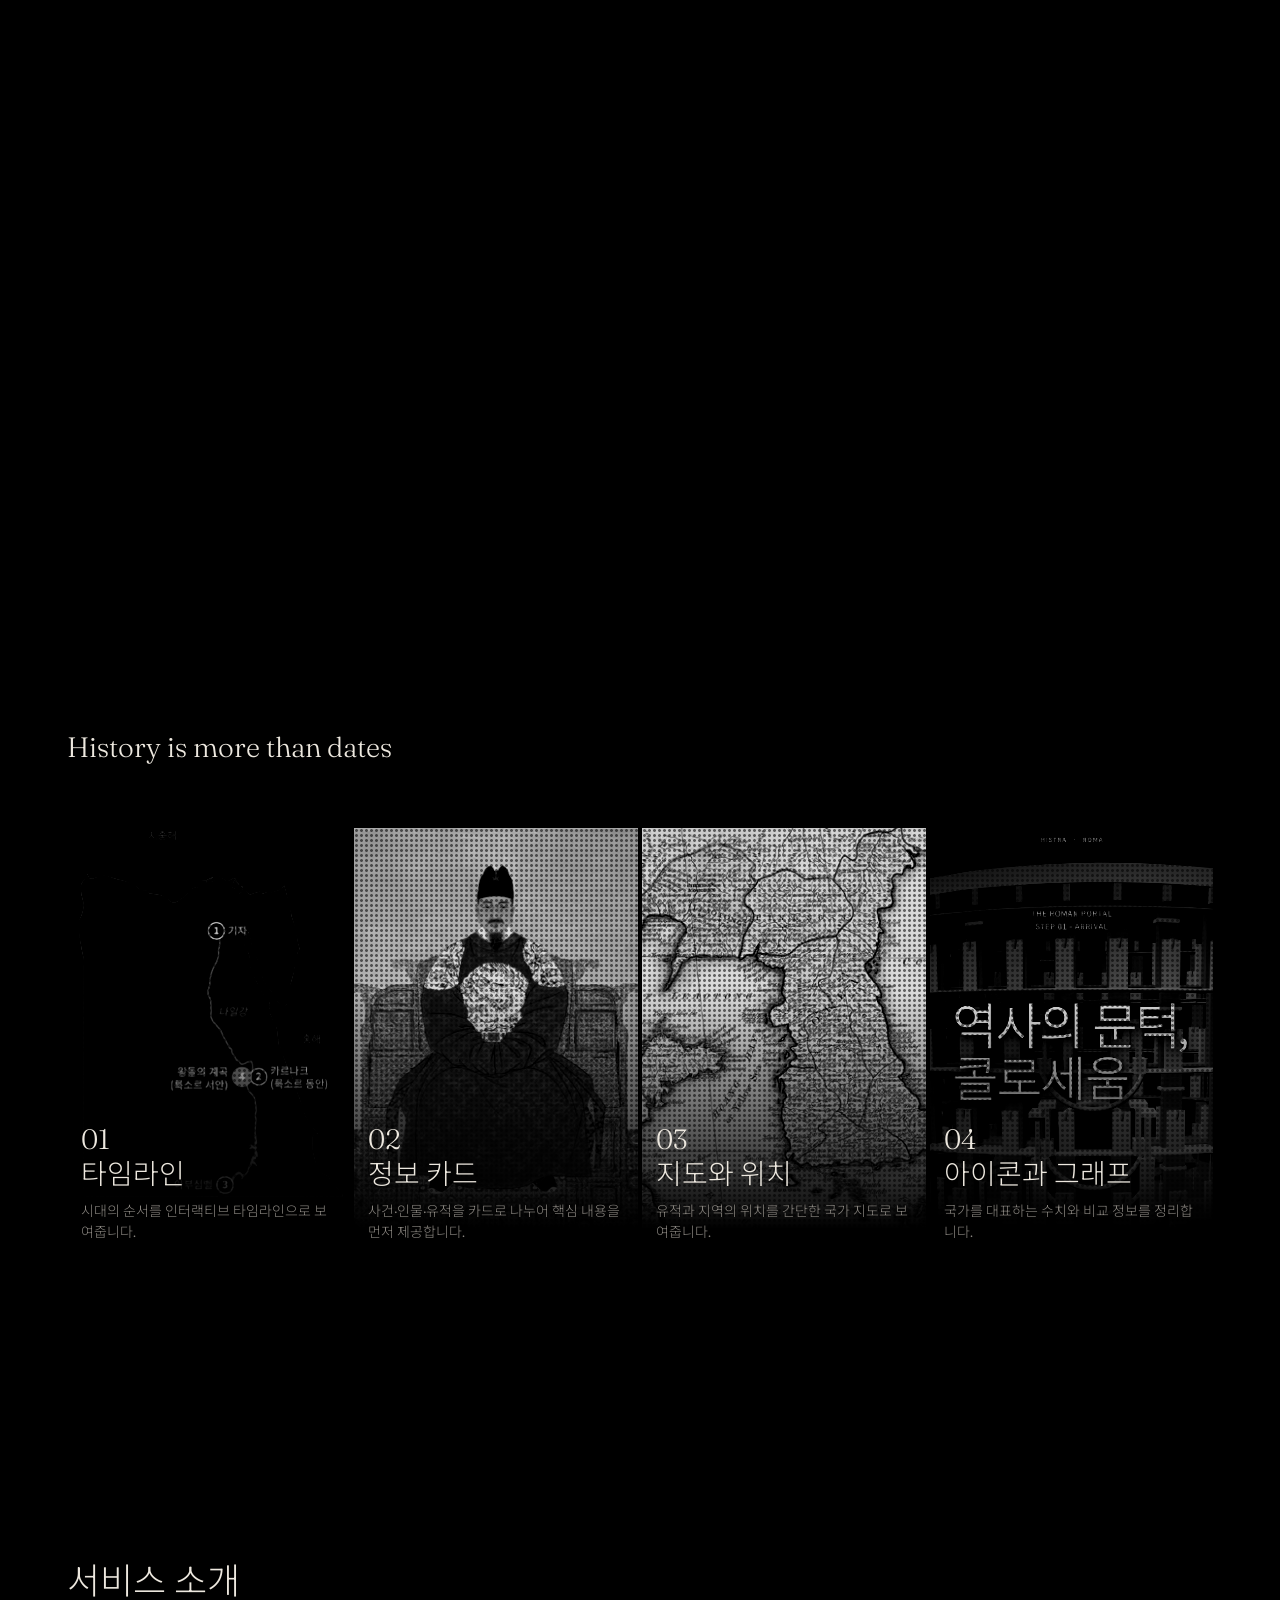
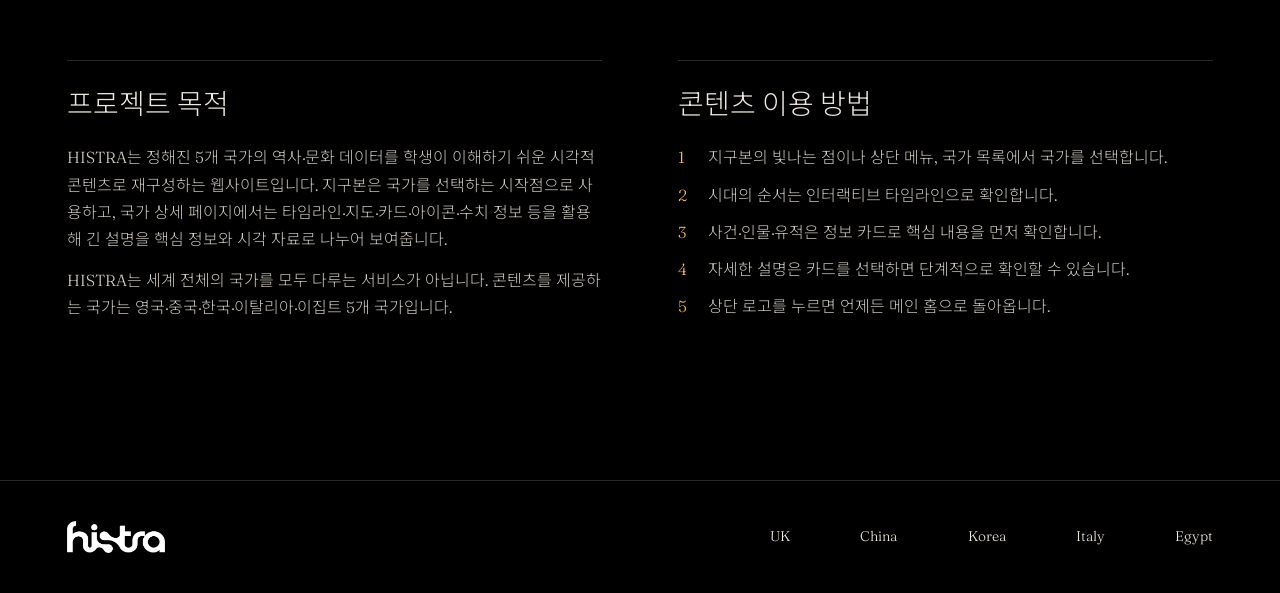
==== commit cd3c5961: "폰트 통일: 영문 Fraunces, 한글 Noto Sans KR - 모든 페이지에 Google Fonts preconnect(gstatic) 임베드 통일 - 이집트 SVG 텍스트 " ====
--- a/index.html
+++ b/index.html
@@ -5,6 +5,7 @@
 <meta name="viewport" content="width=device-width, initial-scale=1, viewport-fit=cover">
 <title>HISTRA · 세계의 역사와 땅을 탐험하다</title>
 <link rel="preconnect" href="https://fonts.googleapis.com">
+<link rel="preconnect" href="https://fonts.gstatic.com" crossorigin>
 <link href="https://fonts.googleapis.com/css2?family=Fraunces:ital,opsz,wght@0,9..144,100..900;1,9..144,100..900&family=Noto+Sans+KR:wght@100..900&display=swap" rel="stylesheet">
 <link rel="stylesheet" href="css/main.css">
 </head>
--- a/css/main.css
+++ b/css/main.css
@@ -1,10 +1,10 @@
 /* HISTRA main — 디자인 가이드: Noto Sans KR / Desktop 64·48·36·28·16·14 / Mobile 40·32·28·24·16·12 */
 :root{--bg:#000;--fg:#ede8df;--mut:#8a8680;--dim:#4d4a46;--gold:#feb952;--ln:#2a2825;
---d:64px;--h1:48px;--h2:36px;--h3:28px;--b:16px;--c:14px;--serif:'Fraunces','Noto Sans KR','Apple SD Gothic Neo','Malgun Gothic',serif;box-sizing:border-box}
+--d:64px;--h1:48px;--h2:36px;--h3:28px;--b:16px;--c:14px;--serif:'Fraunces','Noto Sans KR','Apple SD Gothic Neo','Malgun Gothic',sans-serif;box-sizing:border-box}
 @media(max-width:768px){:root{--d:40px;--h1:32px;--h2:28px;--h3:24px;--b:16px;--c:12px}}
 *{box-sizing:border-box;margin:0;padding:0}
 html{scroll-behavior:smooth}
-body{background:var(--bg);color:var(--fg);font:300 var(--b)/1.7 var(--serif);padding-top:env(safe-area-inset-top,0)}
+body{background:var(--bg);color:var(--fg);font:300 var(--b)/1.7 var(--serif);font-optical-sizing:auto;padding-top:env(safe-area-inset-top,0)}
 a{color:inherit;text-decoration:none}ul,ol{list-style:none}img{display:block;max-width:100%}
 .hd{position:fixed;top:0;left:0;right:0;z-index:50;display:flex;align-items:center;gap:7vw;padding:calc(22px + env(safe-area-inset-top,0px)) 5.2vw 22px;background:linear-gradient(#000c,#0000)}
 .logo img{height:32px;width:auto}
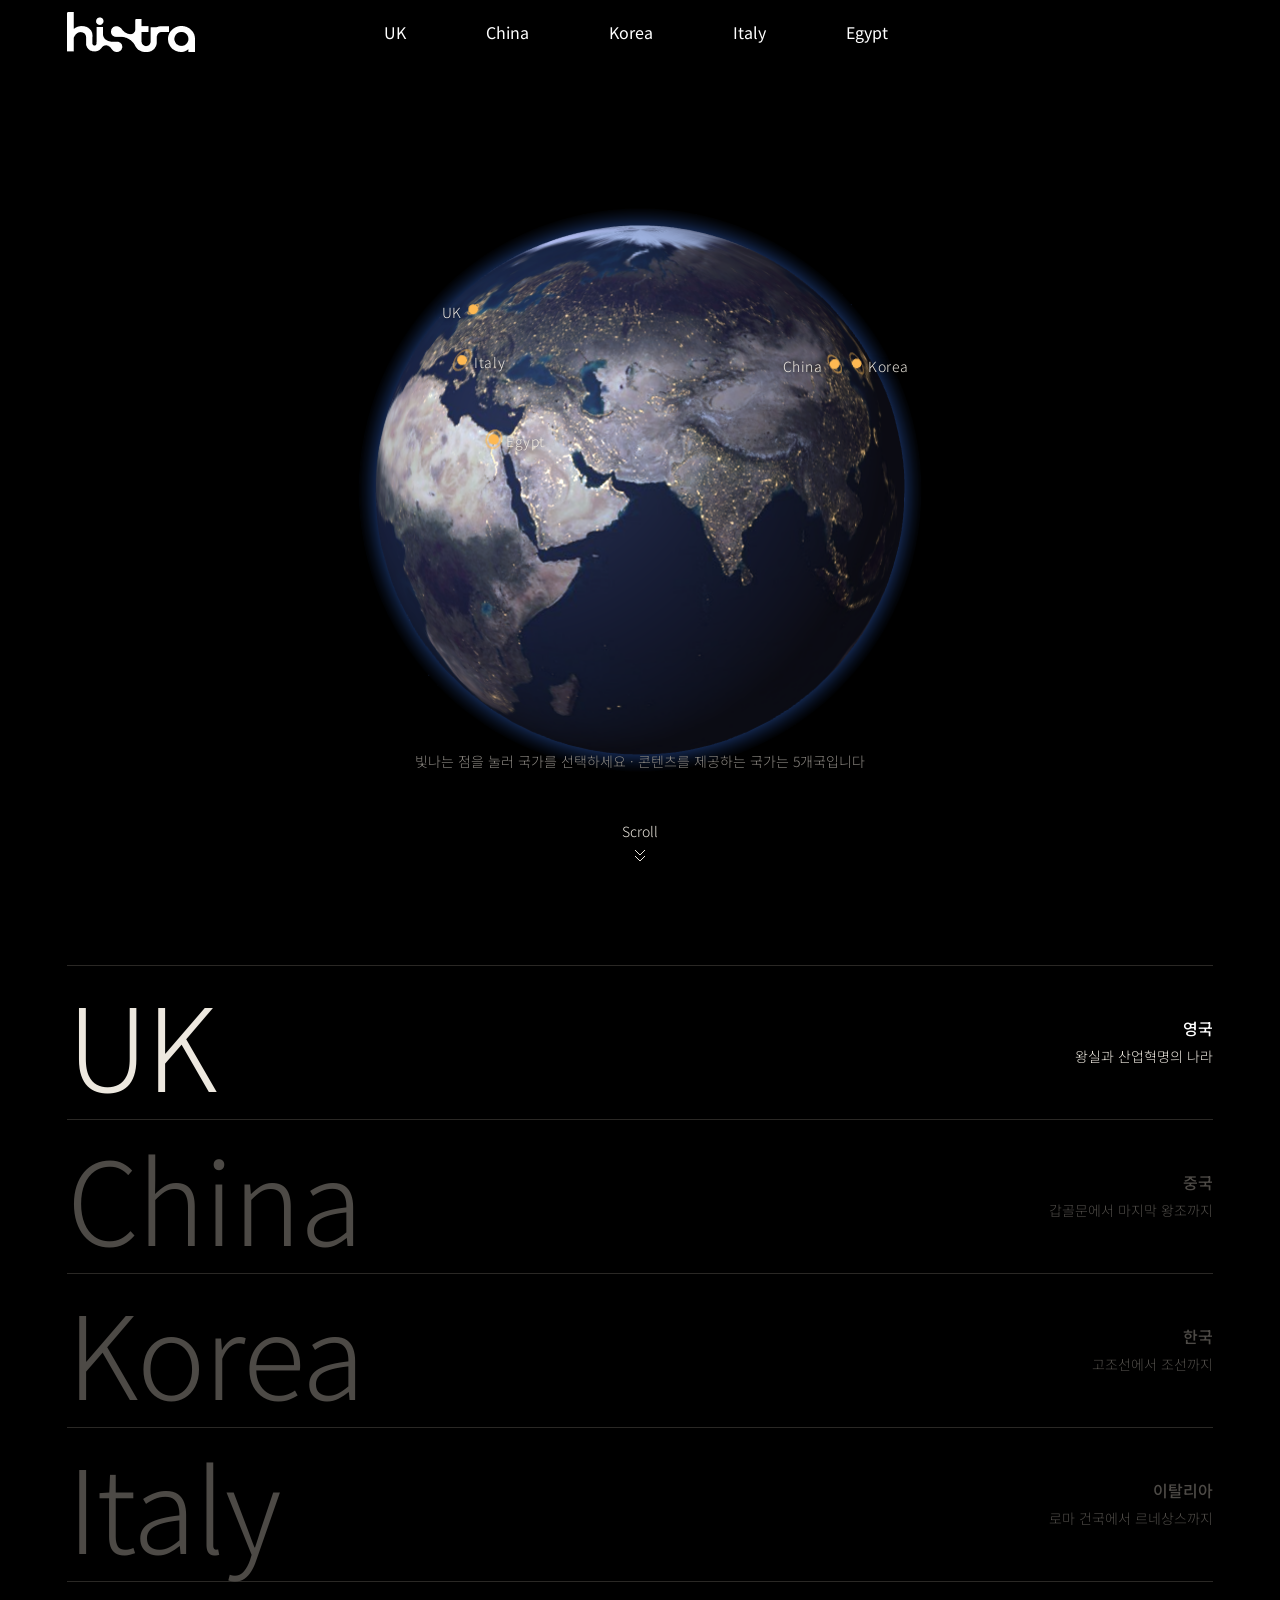
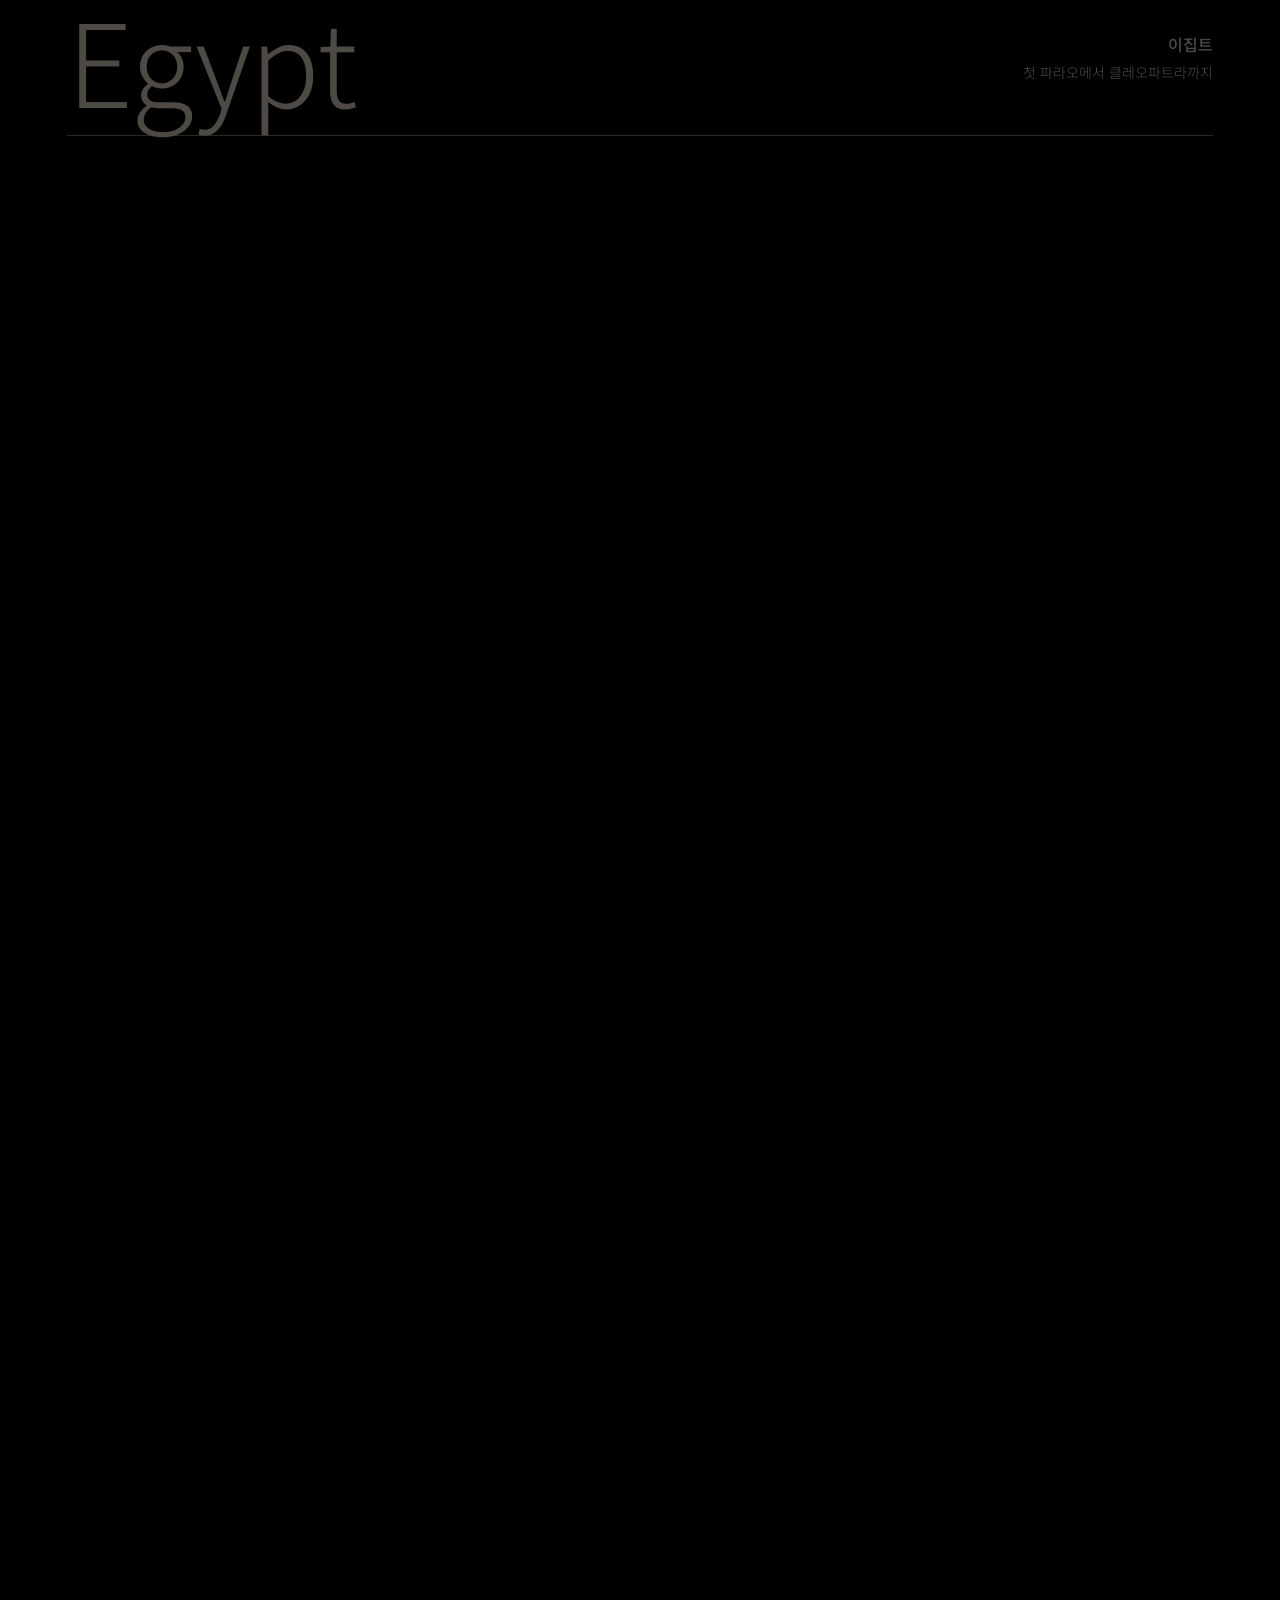
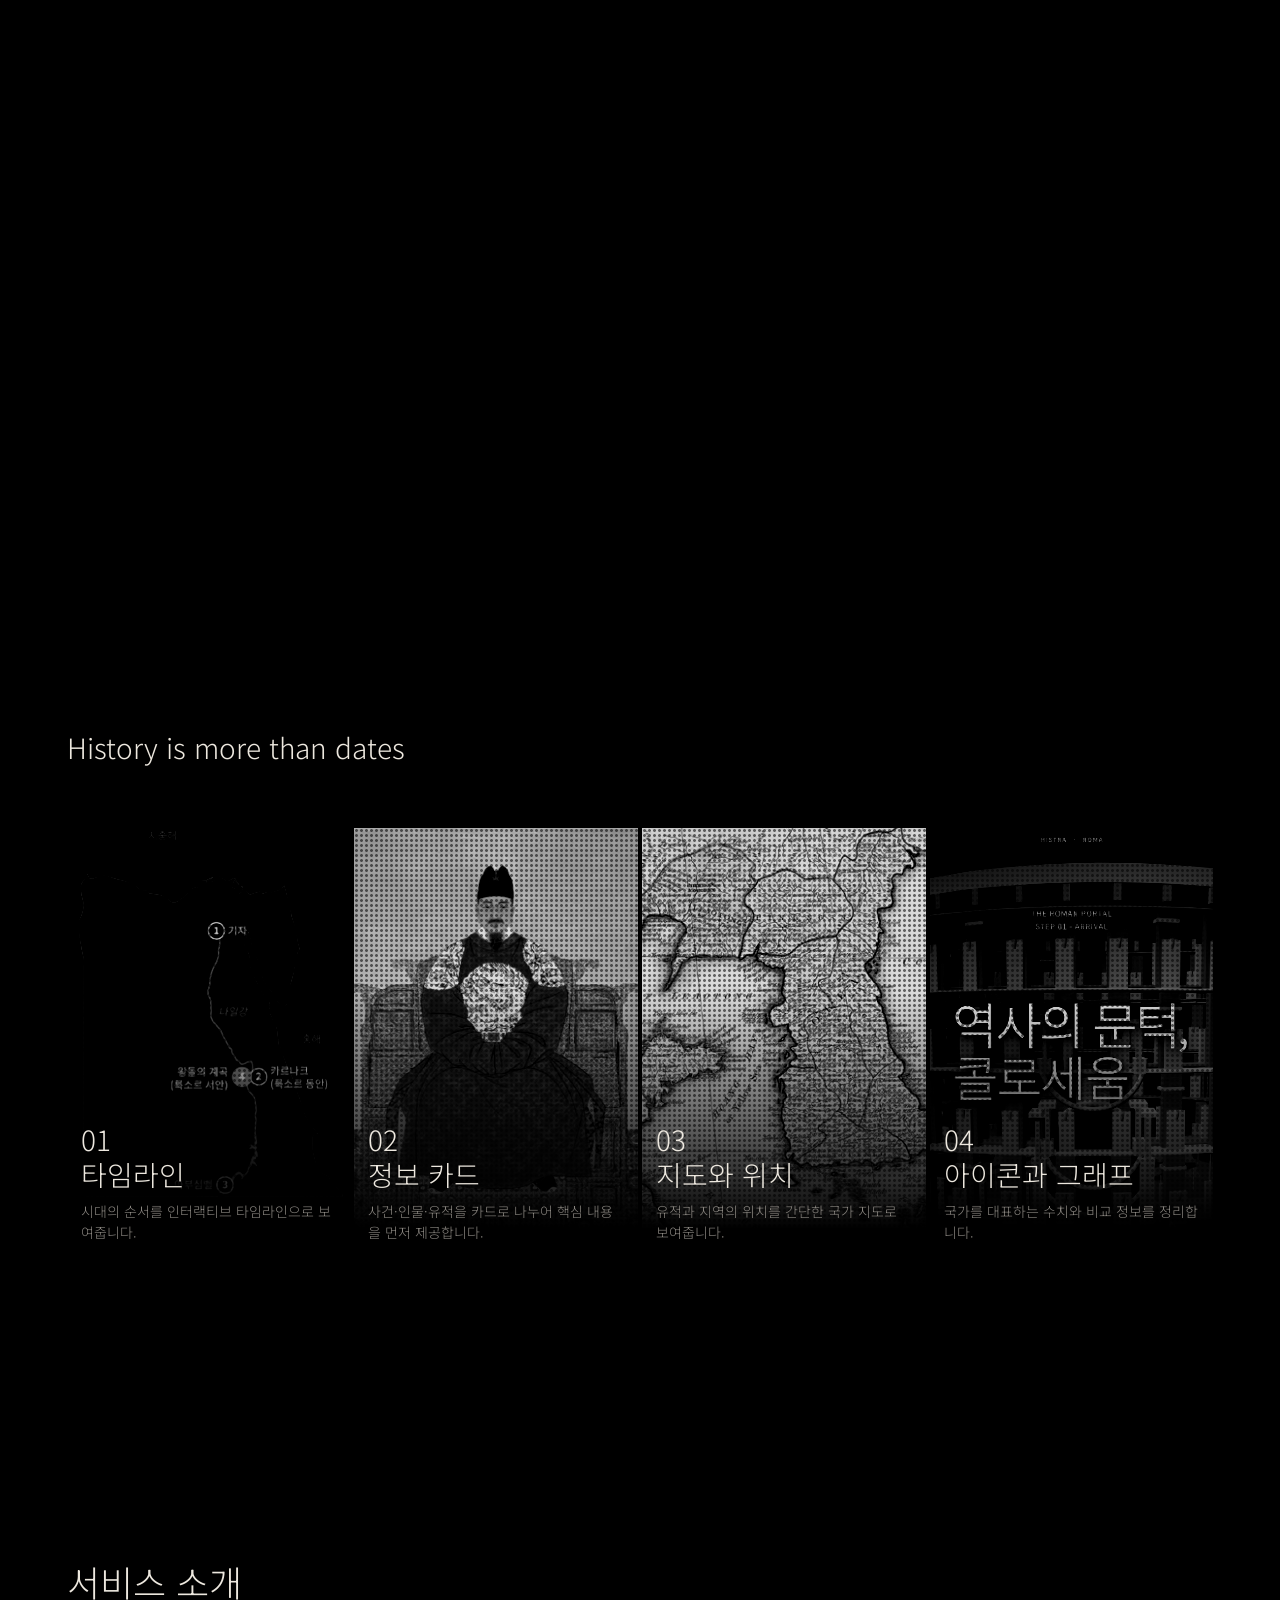
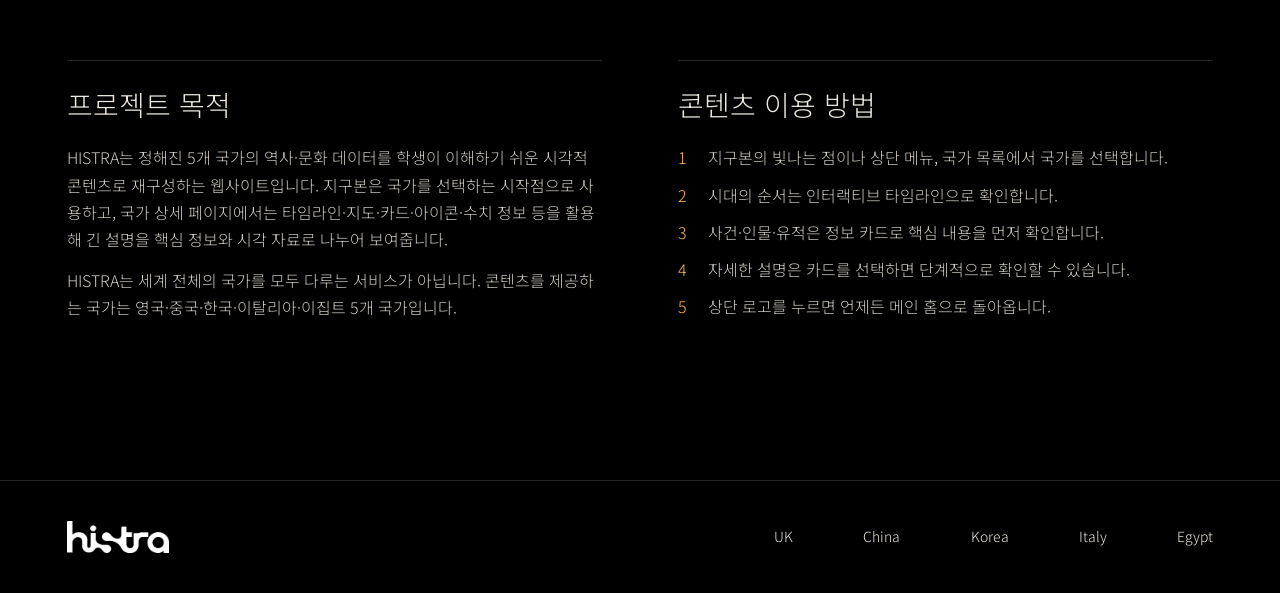
==== commit 3f78b669: "3차 수정: 네비게이션 바 통일, 이탈리아 메뉴 밑줄 제거, 로고 교체, 글꼴 Noto Sans KR 통일 Co-Authored-By: Claude Opus 5.5 <noreply" ====
--- a/index.html
+++ b/index.html
@@ -5,15 +5,19 @@
 <meta name="viewport" content="width=device-width, initial-scale=1, viewport-fit=cover">
 <title>HISTRA · 세계의 역사와 땅을 탐험하다</title>
 <link rel="preconnect" href="https://fonts.googleapis.com">
-<link rel="preconnect" href="https://fonts.gstatic.com" crossorigin>
-<link href="https://fonts.googleapis.com/css2?family=Fraunces:ital,opsz,wght@0,9..144,100..900;1,9..144,100..900&family=Noto+Sans+KR:wght@100..900&display=swap" rel="stylesheet">
+<link href="https://fonts.googleapis.com/css2?family=Noto+Sans+KR:wght@100..900&display=swap" rel="stylesheet">
 <link rel="stylesheet" href="css/main.css">
+<link rel="stylesheet" href="css/gnb.css">
 </head>
 <body id="top">
-<header class="hd">
-  <a class="logo" href="index.html" aria-label="HISTRA 메인 홈"><img src="assets/main/logo.png" alt="histra"></a>
-  <nav aria-label="국가 선택">
-    <a href="uk/index.html">UK</a><a href="china/index.html">China</a><a href="korea/index.html">Korea</a><a href="italy/index.html">Italy</a><a href="egypt/index.html">Egypt</a>
+<header class="histra-gnb">
+  <a class="histra-gnb__logo" href="index.html" aria-label="HISTRA 메인 홈"><img src="assets/main/histra_log.png" alt="histra" width="128" height="40"></a>
+  <nav class="histra-gnb__menu" aria-label="국가 선택">
+    <a href="uk/index.html">UK</a>
+    <a href="china/index.html">China</a>
+    <a href="korea/index.html">Korea</a>
+    <a href="italy/index.html">Italy</a>
+    <a href="egypt/index.html">Egypt</a>
   </nav>
 </header>
 
@@ -63,12 +67,13 @@
 </main>
 
 <footer class="ft">
-  <a class="logo" href="index.html" aria-label="HISTRA 메인 홈"><img src="assets/main/logo.png" alt="histra"></a>
+  <a class="logo" href="index.html" aria-label="HISTRA 메인 홈"><img src="assets/main/histra_log.png" alt="histra"></a>
   <nav aria-label="다른 국가로 이동"><a href="uk/index.html">UK</a><a href="china/index.html">China</a><a href="korea/index.html">Korea</a><a href="italy/index.html">Italy</a><a href="egypt/index.html">Egypt</a></nav>
 </footer>
 
 <script src="js/vendor/three.min.js"></script>
 <script src="js/globe-textures.js"></script>
 <script src="js/main.js"></script>
+<script src="js/gnb.js"></script>
 </body>
 </html>
--- a/css/main.css
+++ b/css/main.css
@@ -1,15 +1,14 @@
 /* HISTRA main — 디자인 가이드: Noto Sans KR / Desktop 64·48·36·28·16·14 / Mobile 40·32·28·24·16·12 */
 :root{--bg:#000;--fg:#ede8df;--mut:#8a8680;--dim:#4d4a46;--gold:#feb952;--ln:#2a2825;
---d:64px;--h1:48px;--h2:36px;--h3:28px;--b:16px;--c:14px;--serif:'Fraunces','Noto Sans KR','Apple SD Gothic Neo','Malgun Gothic',sans-serif;box-sizing:border-box}
+--d:64px;--h1:48px;--h2:36px;--h3:28px;--b:16px;--c:14px;--serif:'Noto Sans KR','Apple SD Gothic Neo','Malgun Gothic',sans-serif;box-sizing:border-box}
 @media(max-width:768px){:root{--d:40px;--h1:32px;--h2:28px;--h3:24px;--b:16px;--c:12px}}
 *{box-sizing:border-box;margin:0;padding:0}
 html{scroll-behavior:smooth}
-body{background:var(--bg);color:var(--fg);font:300 var(--b)/1.7 var(--serif);font-optical-sizing:auto;padding-top:env(safe-area-inset-top,0)}
+body{background:var(--bg);color:var(--fg);font:300 var(--b)/1.7 var(--serif);padding-top:env(safe-area-inset-top,0)}
 a{color:inherit;text-decoration:none}ul,ol{list-style:none}img{display:block;max-width:100%}
-.hd{position:fixed;top:0;left:0;right:0;z-index:50;display:flex;align-items:center;gap:7vw;padding:calc(22px + env(safe-area-inset-top,0px)) 5.2vw 22px;background:linear-gradient(#000c,#0000)}
 .logo img{height:32px;width:auto}
-.hd nav,.ft nav{display:flex;gap:5.5vw;font-size:var(--c)}
-.hd nav a{opacity:.9}.hd nav a:hover,.ft nav a:hover{font-weight:700}
+.ft nav{display:flex;gap:5.5vw;font-size:var(--c)}
+.ft nav a:hover{font-weight:700}
 .hero{position:relative;min-height:100vh;display:grid;place-items:center;padding-top:80px}
 .globe{position:relative;width:min(44vw,700px,68vh);aspect-ratio:1;touch-action:pan-y;cursor:grab}.globe:active{cursor:grabbing}
 .globe canvas{display:block;width:100%!important;height:100%!important}
@@ -54,7 +53,7 @@
 .ab li:before{content:counter(n);position:absolute;left:0;color:var(--gold)}
 .ft{display:flex;align-items:center;justify-content:space-between;gap:24px;padding:40px 5.2vw calc(40px + env(safe-area-inset-bottom,0px));border-top:1px solid var(--ln)}
 @media(max-width:768px){
-.hd{gap:18px;padding-left:5vw;padding-right:5vw}.hd nav,.ft nav{gap:14px}.logo img{height:24px}
+.ft nav{gap:14px}.logo img{height:24px}
 .globe{width:min(86vw,60vh)}.rows .en{font-size:clamp(44px,13vw,80px)}.rows a{height:15vh}
 .cards{grid-template-columns:repeat(2,1fr)}.ab{grid-template-columns:1fr}.ft{flex-direction:column;align-items:flex-start}}
 @media(prefers-reduced-motion:reduce){html{scroll-behavior:auto}.cards li,.cards img{transition:none}}
--- a/css/gnb.css
+++ b/css/gnb.css
@@ -0,0 +1,21 @@
+/* HISTRA 글로벌 네비게이션 바 — 6개 페이지 공통 (Global Navigation Bar.png 기준, 1920px)
+   높이 63px · 로고 x=100px, 높이 40px · 메뉴 시작 x=30%(576px), 간격 약 120px · Noto Sans KR 16px */
+.histra-gnb{position:fixed;top:0;left:0;right:0;z-index:50;box-sizing:border-box;height:calc(63px + env(safe-area-inset-top,0px));margin:0;padding:env(safe-area-inset-top,0px) 5.21vw 0;display:flex;align-items:center;background:linear-gradient(rgba(0,0,0,.72),rgba(0,0,0,0));transition:background-color .3s;font-family:"Noto Sans KR","Apple SD Gothic Neo","Malgun Gothic",sans-serif}
+.histra-gnb.histra-gnb--solid{background:#000}
+.histra-gnb__logo{display:block;flex:none;line-height:0;border:0}
+.histra-gnb__logo img{display:block;height:40px;width:auto;max-width:none}
+.histra-gnb__menu{position:absolute;left:30%;top:calc(50% + env(safe-area-inset-top,0px) / 2);transform:translateY(-50%);display:flex;align-items:center;gap:clamp(40px,6.25vw,120px);margin:0;padding:0;font-size:16px;line-height:1;white-space:nowrap}
+.histra-gnb__menu a{display:block;margin:0;padding:4px 0;border:0;text-decoration:none;font-family:inherit;font-size:16px;font-weight:400;line-height:1;letter-spacing:0;color:#fff;background:none;transition:opacity .2s}
+.histra-gnb__menu a:hover,.histra-gnb__menu a:focus-visible{opacity:.7}
+.histra-gnb__menu a[aria-current]{font-weight:700}
+@media (max-width:900px){
+  .histra-gnb{height:calc(56px + env(safe-area-inset-top,0px));padding-left:5vw;padding-right:5vw}
+  .histra-gnb__logo img{height:28px}
+  .histra-gnb__menu{position:static;transform:none;margin-left:auto;gap:16px}
+  .histra-gnb__menu a{font-size:14px}
+}
+@media (max-width:420px){
+  .histra-gnb__logo img{height:24px}
+  .histra-gnb__menu{gap:11px}
+  .histra-gnb__menu a{font-size:13px}
+}
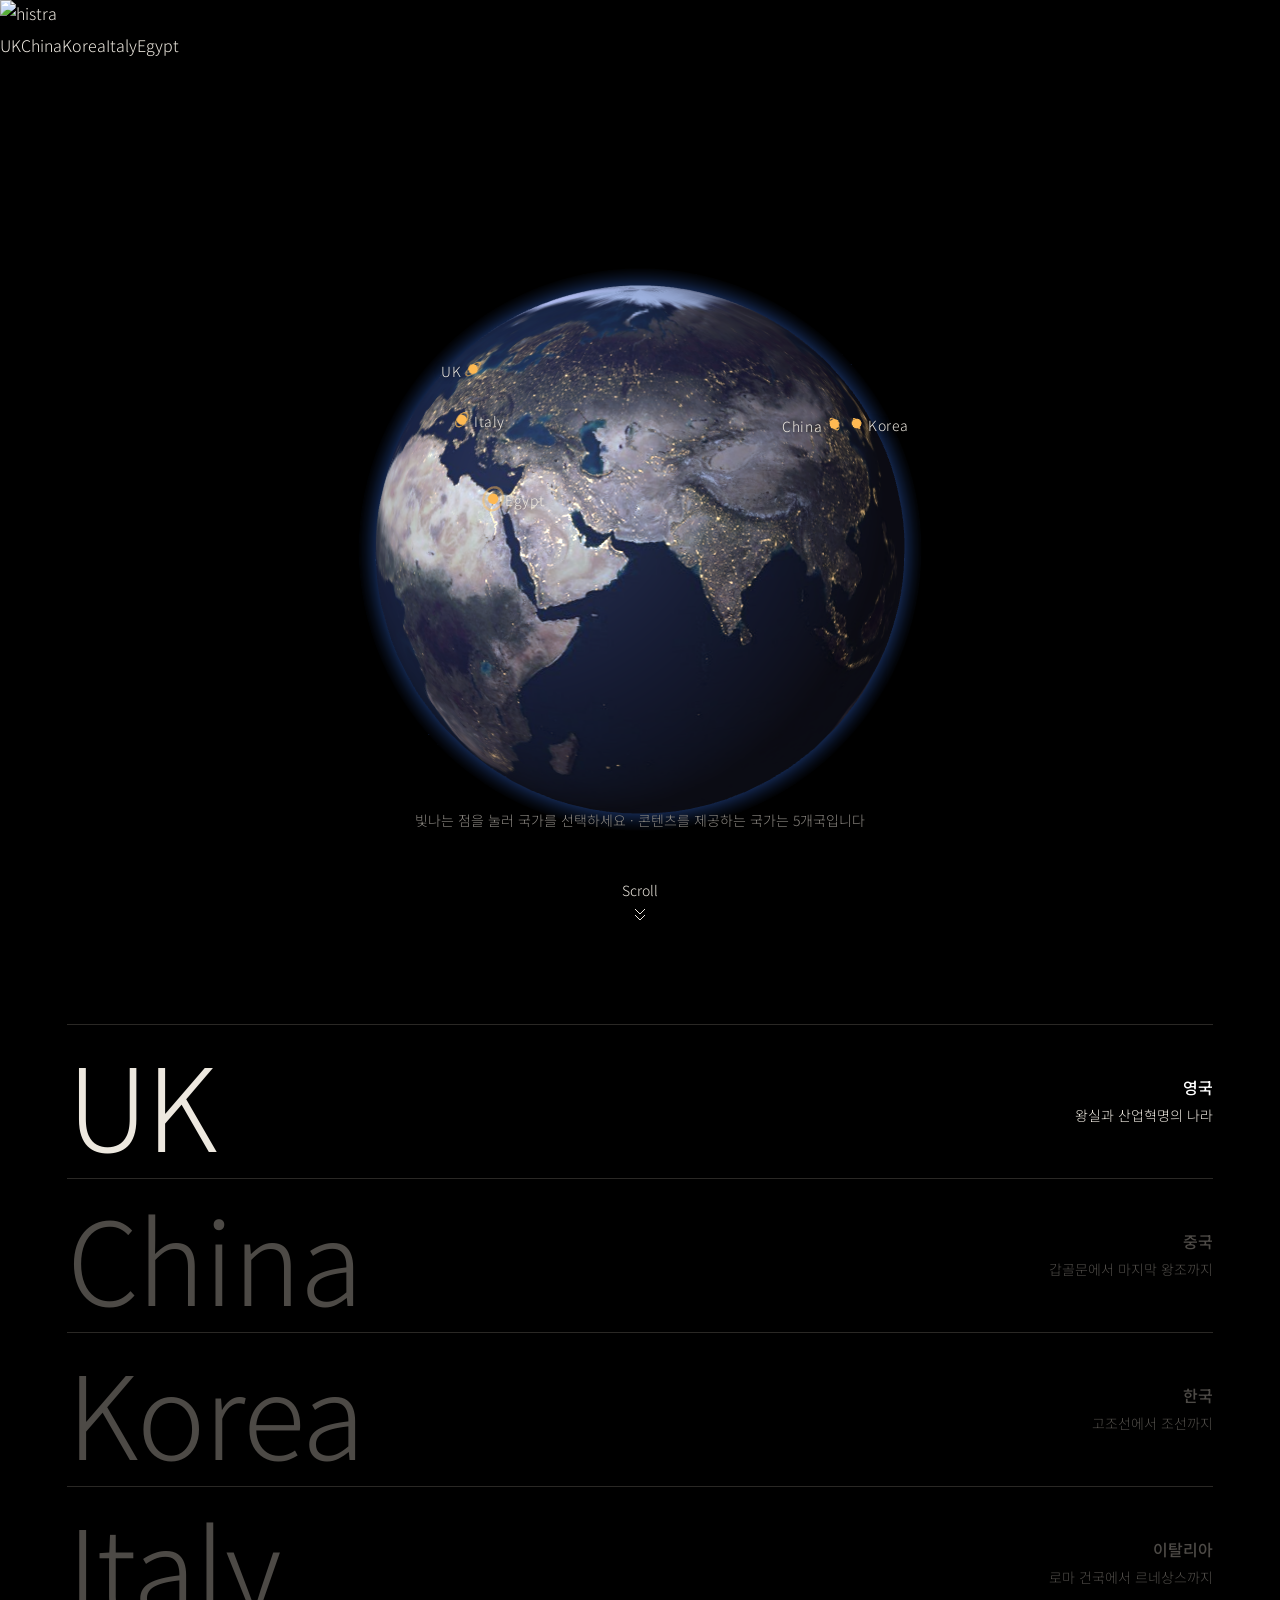
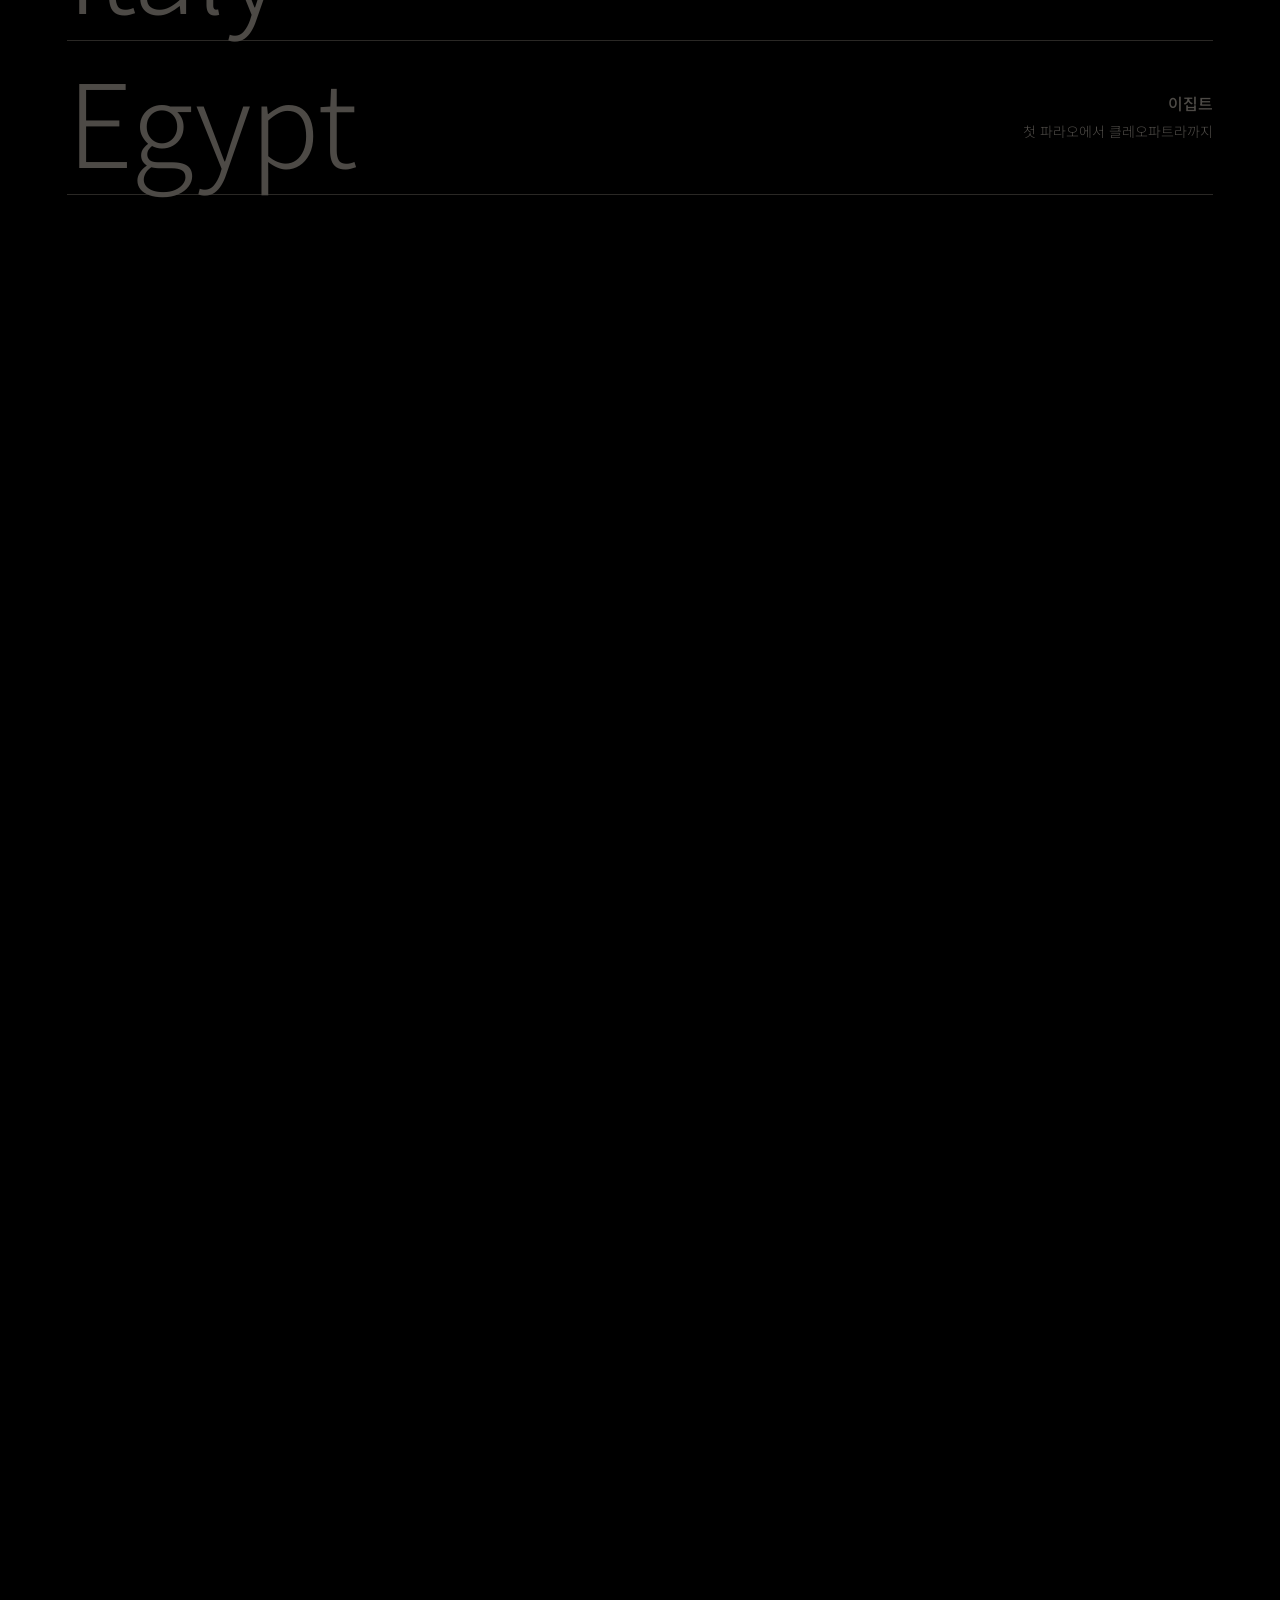
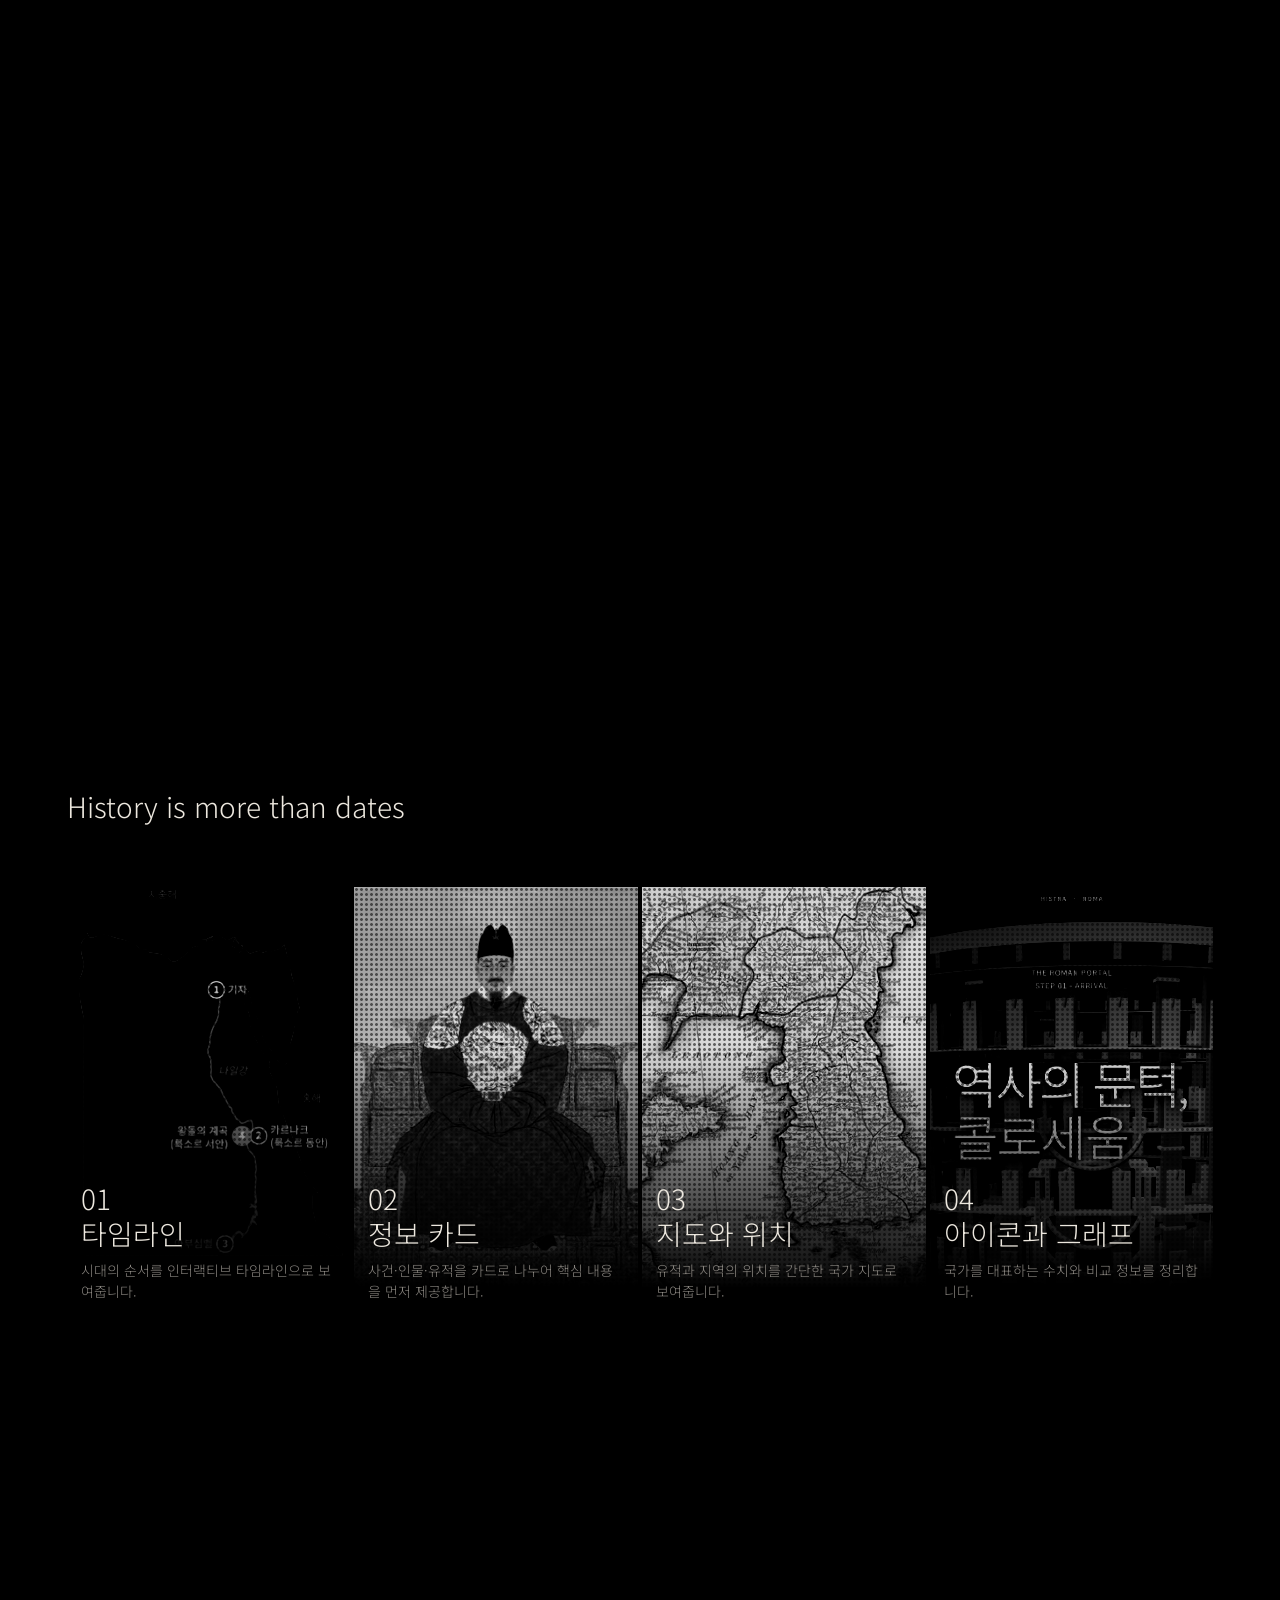
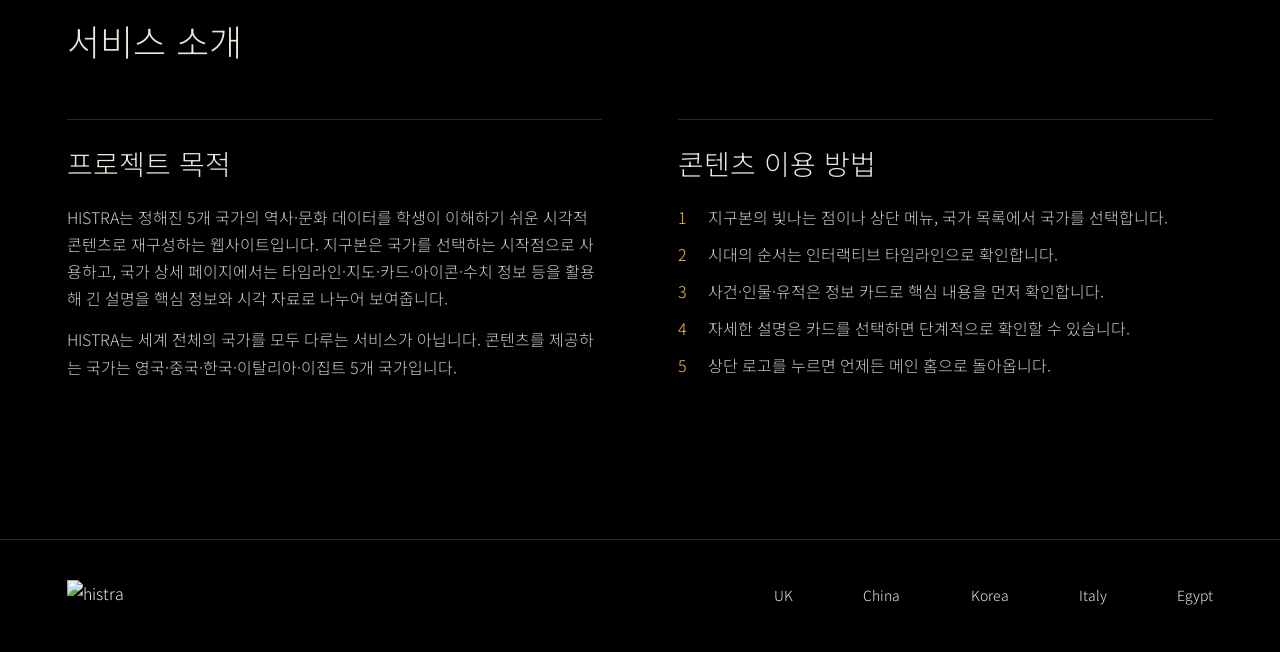
==== commit 6b4465f9: "폰트 자체 호스팅: Fraunces·Noto Sans KR 가변 폰트 적용 - 업로드된 TTF를 WOFF2로 변환해 assets/fonts에 추가 - css/fonts.css에 @" ====
--- a/index.html
+++ b/index.html
@@ -4,20 +4,15 @@
 <meta charset="utf-8">
 <meta name="viewport" content="width=device-width, initial-scale=1, viewport-fit=cover">
 <title>HISTRA · 세계의 역사와 땅을 탐험하다</title>
-<link rel="preconnect" href="https://fonts.googleapis.com">
-<link href="https://fonts.googleapis.com/css2?family=Noto+Sans+KR:wght@100..900&display=swap" rel="stylesheet">
+<link rel="preload" href="assets/fonts/Fraunces-Variable.woff2" as="font" type="font/woff2" crossorigin>
+<link rel="stylesheet" href="css/fonts.css">
 <link rel="stylesheet" href="css/main.css">
-<link rel="stylesheet" href="css/gnb.css">
 </head>
 <body id="top">
-<header class="histra-gnb">
-  <a class="histra-gnb__logo" href="index.html" aria-label="HISTRA 메인 홈"><img src="assets/main/histra_log.png" alt="histra" width="128" height="40"></a>
-  <nav class="histra-gnb__menu" aria-label="국가 선택">
-    <a href="uk/index.html">UK</a>
-    <a href="china/index.html">China</a>
-    <a href="korea/index.html">Korea</a>
-    <a href="italy/index.html">Italy</a>
-    <a href="egypt/index.html">Egypt</a>
+<header class="hd">
+  <a class="logo" href="index.html" aria-label="HISTRA 메인 홈"><img src="assets/main/logo.png" alt="histra"></a>
+  <nav aria-label="국가 선택">
+    <a href="uk/index.html">UK</a><a href="china/index.html">China</a><a href="korea/index.html">Korea</a><a href="italy/index.html">Italy</a><a href="egypt/index.html">Egypt</a>
   </nav>
 </header>
 
@@ -67,13 +62,12 @@
 </main>
 
 <footer class="ft">
-  <a class="logo" href="index.html" aria-label="HISTRA 메인 홈"><img src="assets/main/histra_log.png" alt="histra"></a>
+  <a class="logo" href="index.html" aria-label="HISTRA 메인 홈"><img src="assets/main/logo.png" alt="histra"></a>
   <nav aria-label="다른 국가로 이동"><a href="uk/index.html">UK</a><a href="china/index.html">China</a><a href="korea/index.html">Korea</a><a href="italy/index.html">Italy</a><a href="egypt/index.html">Egypt</a></nav>
 </footer>
 
 <script src="js/vendor/three.min.js"></script>
 <script src="js/globe-textures.js"></script>
 <script src="js/main.js"></script>
-<script src="js/gnb.js"></script>
 </body>
 </html>
--- a/css/fonts.css
+++ b/css/fonts.css
@@ -0,0 +1,15 @@
+/* HISTRA 공통 웹폰트 — 영문: Fraunces / 한글: Noto Sans KR (자체 호스팅 가변 폰트) */
+@font-face{
+  font-family:"Fraunces";
+  src:url("../assets/fonts/Fraunces-Variable.woff2") format("woff2");
+  font-weight:100 900;
+  font-style:normal;
+  font-display:swap;
+}
+@font-face{
+  font-family:"Noto Sans KR";
+  src:url("../assets/fonts/NotoSansKR-Variable.woff2") format("woff2");
+  font-weight:100 900;
+  font-style:normal;
+  font-display:swap;
+}
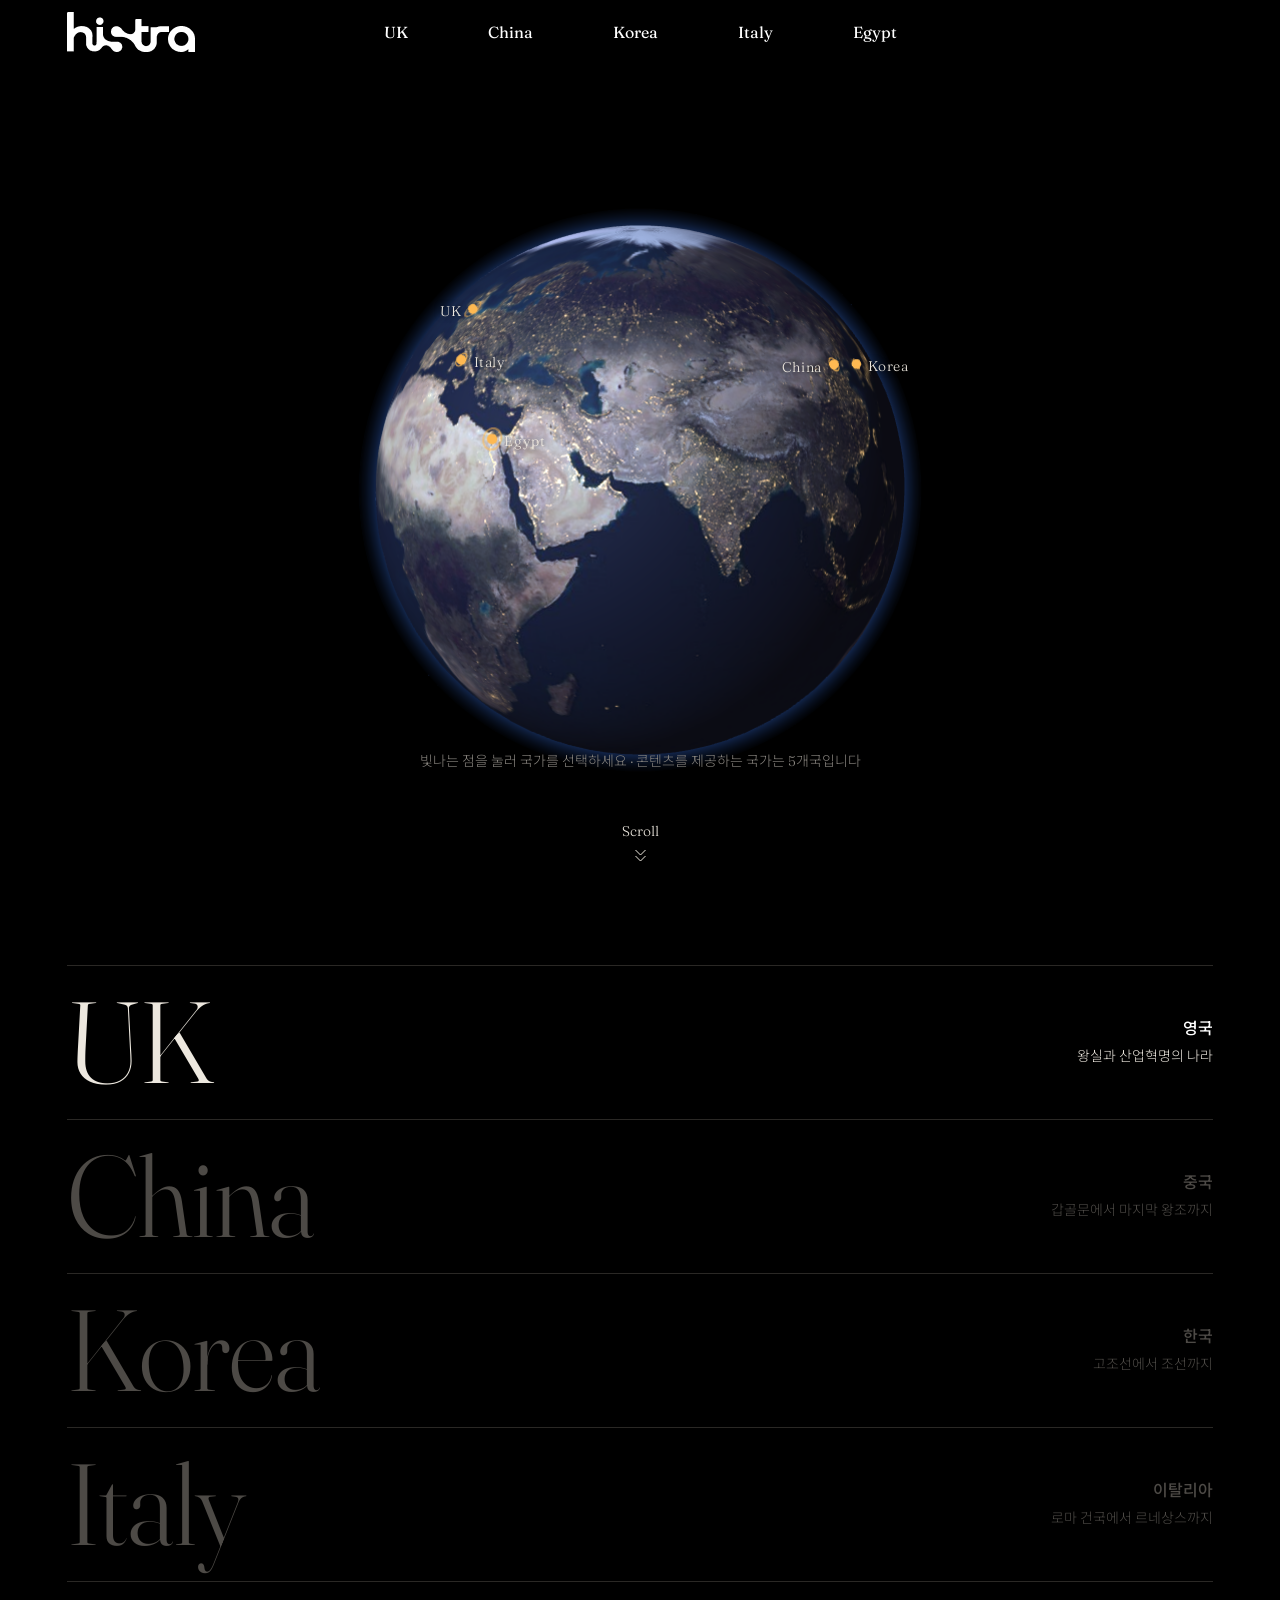
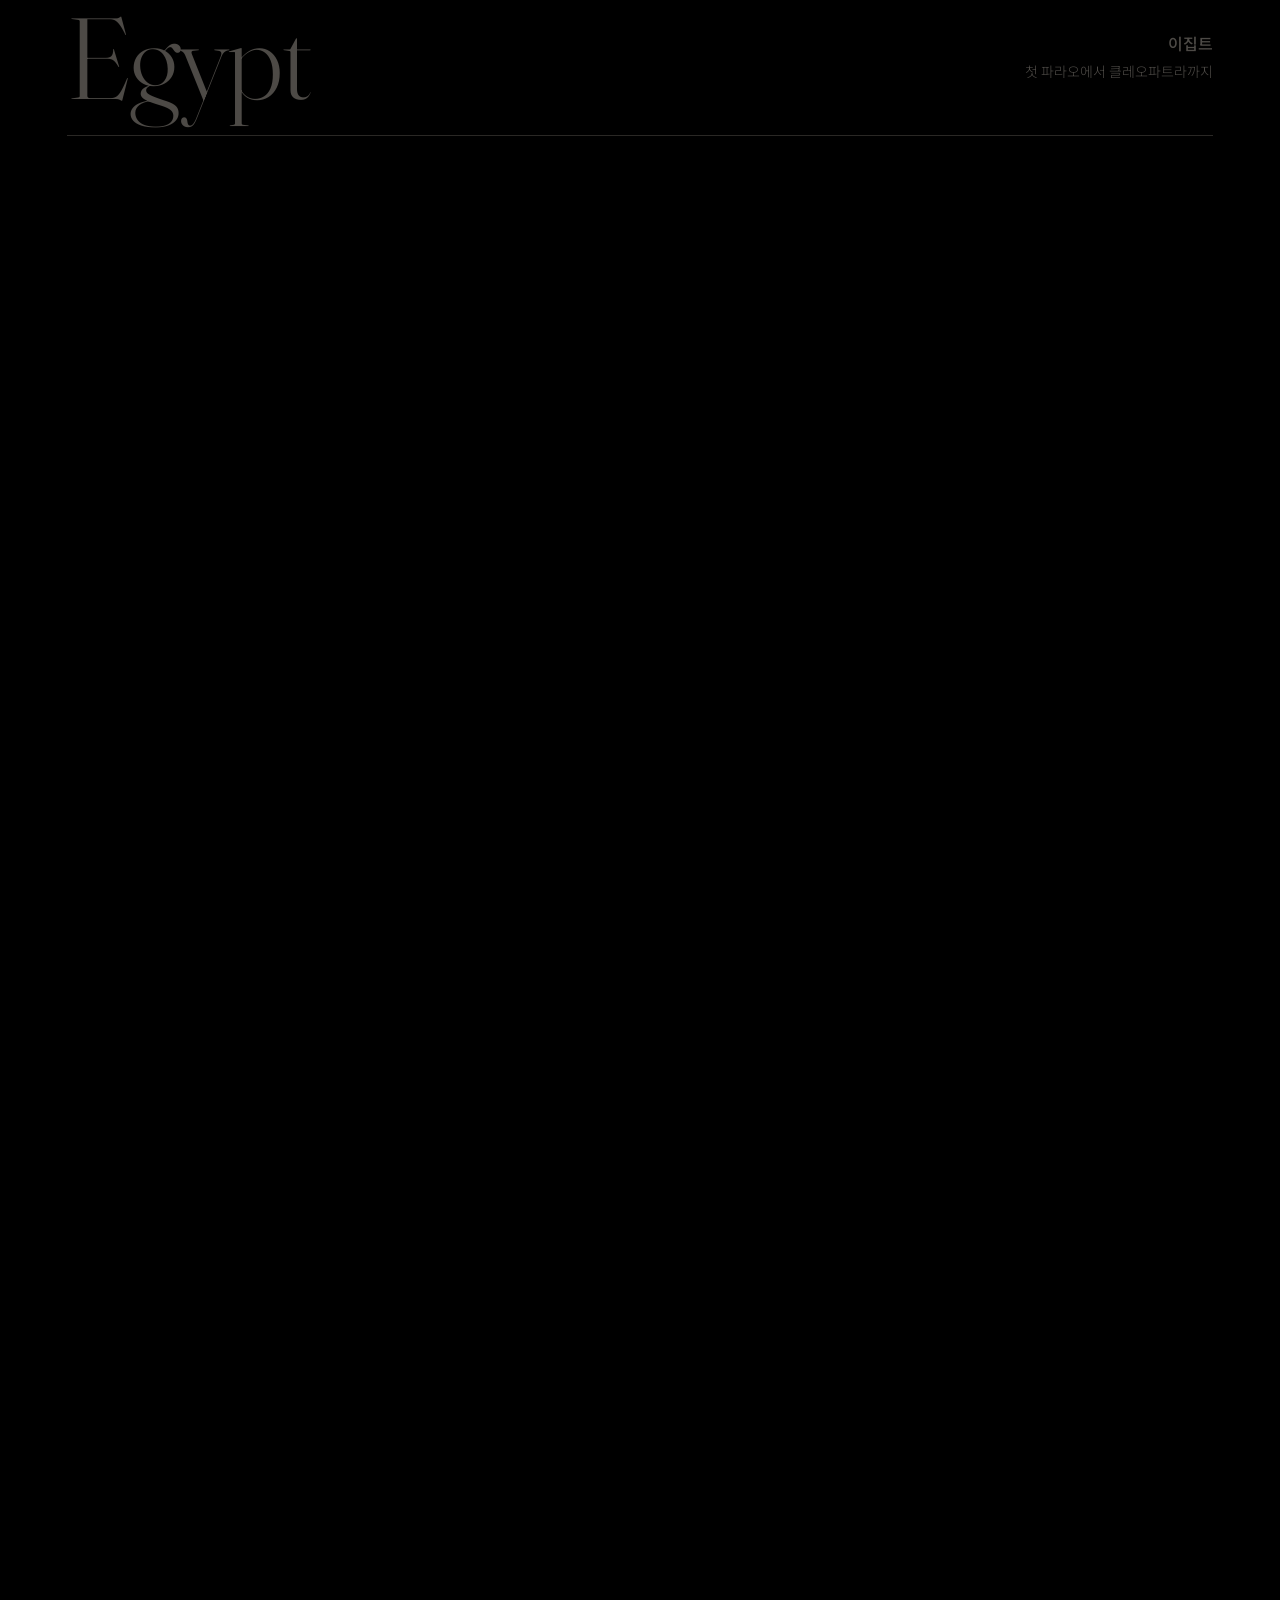
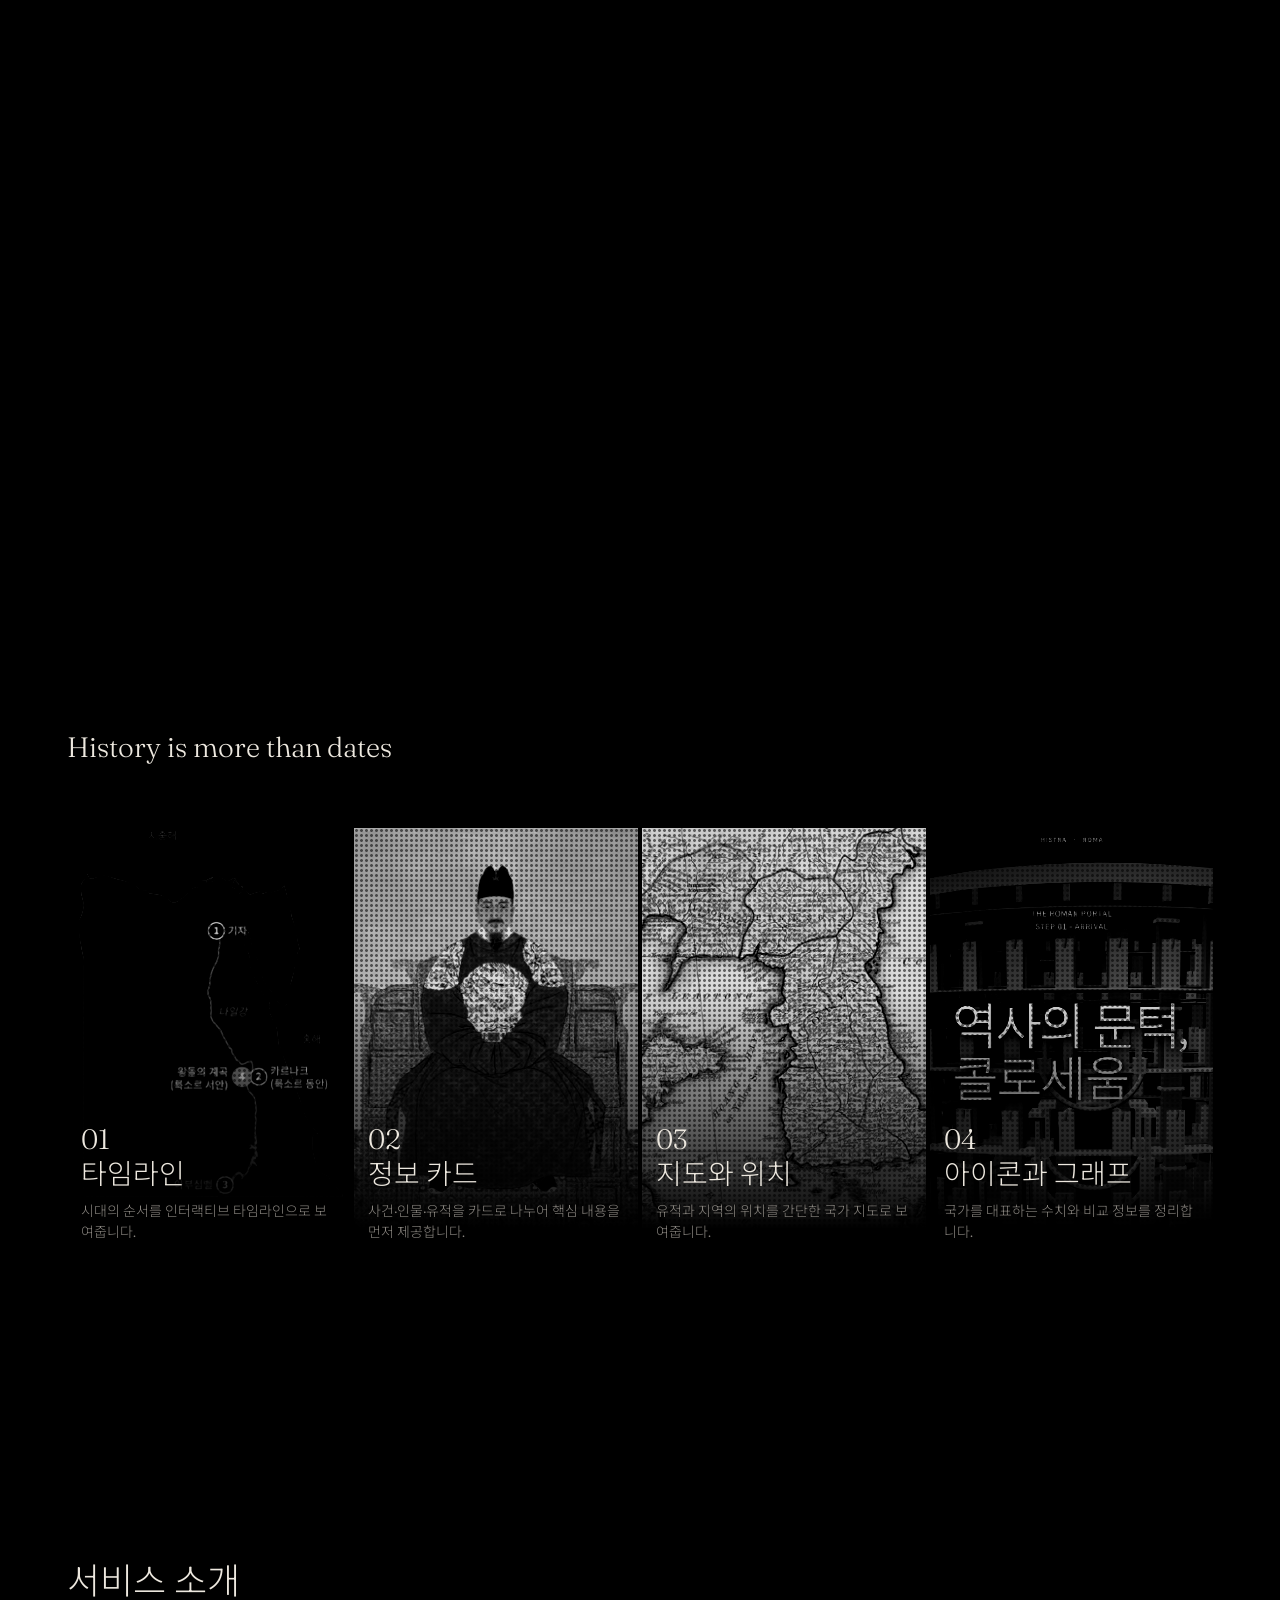
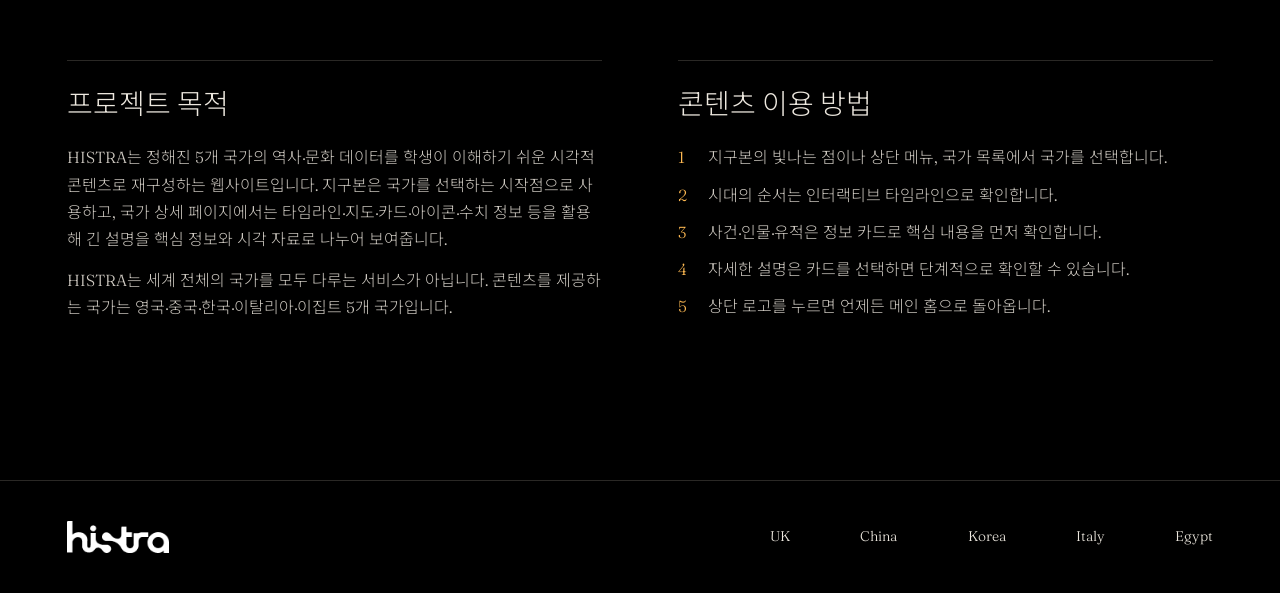
==== commit a496f4ba: "main 병합 + 글꼴 재적용: 영문 Fraunces, 한글 Noto Sans KR - origin/main(3차 수정: 공통 네비게이션 바·로고) 병합 - 3차의 Noto San" ====
--- a/index.html
+++ b/index.html
@@ -7,12 +7,17 @@
 <link rel="preload" href="assets/fonts/Fraunces-Variable.woff2" as="font" type="font/woff2" crossorigin>
 <link rel="stylesheet" href="css/fonts.css">
 <link rel="stylesheet" href="css/main.css">
+<link rel="stylesheet" href="css/gnb.css">
 </head>
 <body id="top">
-<header class="hd">
-  <a class="logo" href="index.html" aria-label="HISTRA 메인 홈"><img src="assets/main/logo.png" alt="histra"></a>
-  <nav aria-label="국가 선택">
-    <a href="uk/index.html">UK</a><a href="china/index.html">China</a><a href="korea/index.html">Korea</a><a href="italy/index.html">Italy</a><a href="egypt/index.html">Egypt</a>
+<header class="histra-gnb">
+  <a class="histra-gnb__logo" href="index.html" aria-label="HISTRA 메인 홈"><img src="assets/main/histra_log.png" alt="histra" width="128" height="40"></a>
+  <nav class="histra-gnb__menu" aria-label="국가 선택">
+    <a href="uk/index.html">UK</a>
+    <a href="china/index.html">China</a>
+    <a href="korea/index.html">Korea</a>
+    <a href="italy/index.html">Italy</a>
+    <a href="egypt/index.html">Egypt</a>
   </nav>
 </header>
 
@@ -62,12 +67,13 @@
 </main>
 
 <footer class="ft">
-  <a class="logo" href="index.html" aria-label="HISTRA 메인 홈"><img src="assets/main/logo.png" alt="histra"></a>
+  <a class="logo" href="index.html" aria-label="HISTRA 메인 홈"><img src="assets/main/histra_log.png" alt="histra"></a>
   <nav aria-label="다른 국가로 이동"><a href="uk/index.html">UK</a><a href="china/index.html">China</a><a href="korea/index.html">Korea</a><a href="italy/index.html">Italy</a><a href="egypt/index.html">Egypt</a></nav>
 </footer>
 
 <script src="js/vendor/three.min.js"></script>
 <script src="js/globe-textures.js"></script>
 <script src="js/main.js"></script>
+<script src="js/gnb.js"></script>
 </body>
 </html>
--- a/css/main.css
+++ b/css/main.css
@@ -1,10 +1,10 @@
 /* HISTRA main — 디자인 가이드: Noto Sans KR / Desktop 64·48·36·28·16·14 / Mobile 40·32·28·24·16·12 */
 :root{--bg:#000;--fg:#ede8df;--mut:#8a8680;--dim:#4d4a46;--gold:#feb952;--ln:#2a2825;
---d:64px;--h1:48px;--h2:36px;--h3:28px;--b:16px;--c:14px;--serif:'Noto Sans KR','Apple SD Gothic Neo','Malgun Gothic',sans-serif;box-sizing:border-box}
+--d:64px;--h1:48px;--h2:36px;--h3:28px;--b:16px;--c:14px;--serif:'Fraunces','Noto Sans KR','Apple SD Gothic Neo','Malgun Gothic',sans-serif;box-sizing:border-box}
 @media(max-width:768px){:root{--d:40px;--h1:32px;--h2:28px;--h3:24px;--b:16px;--c:12px}}
 *{box-sizing:border-box;margin:0;padding:0}
 html{scroll-behavior:smooth}
-body{background:var(--bg);color:var(--fg);font:300 var(--b)/1.7 var(--serif);padding-top:env(safe-area-inset-top,0)}
+body{background:var(--bg);color:var(--fg);font:300 var(--b)/1.7 var(--serif);font-optical-sizing:auto;padding-top:env(safe-area-inset-top,0)}
 a{color:inherit;text-decoration:none}ul,ol{list-style:none}img{display:block;max-width:100%}
 .logo img{height:32px;width:auto}
 .ft nav{display:flex;gap:5.5vw;font-size:var(--c)}
--- a/css/gnb.css
+++ b/css/gnb.css
@@ -0,0 +1,21 @@
+/* HISTRA 글로벌 네비게이션 바 — 6개 페이지 공통 (Global Navigation Bar.png 기준, 1920px)
+   높이 63px · 로고 x=100px, 높이 40px · 메뉴 시작 x=30%(576px), 간격 약 120px · Fraunces(영문)·Noto Sans KR(한글) 16px */
+.histra-gnb{position:fixed;top:0;left:0;right:0;z-index:50;box-sizing:border-box;height:calc(63px + env(safe-area-inset-top,0px));margin:0;padding:env(safe-area-inset-top,0px) 5.21vw 0;display:flex;align-items:center;background:linear-gradient(rgba(0,0,0,.72),rgba(0,0,0,0));transition:background-color .3s;font-family:"Fraunces","Noto Sans KR","Apple SD Gothic Neo","Malgun Gothic",sans-serif;font-optical-sizing:auto}
+.histra-gnb.histra-gnb--solid{background:#000}
+.histra-gnb__logo{display:block;flex:none;line-height:0;border:0}
+.histra-gnb__logo img{display:block;height:40px;width:auto;max-width:none}
+.histra-gnb__menu{position:absolute;left:30%;top:calc(50% + env(safe-area-inset-top,0px) / 2);transform:translateY(-50%);display:flex;align-items:center;gap:clamp(40px,6.25vw,120px);margin:0;padding:0;font-size:16px;line-height:1;white-space:nowrap}
+.histra-gnb__menu a{display:block;margin:0;padding:4px 0;border:0;text-decoration:none;font-family:inherit;font-size:16px;font-weight:400;line-height:1;letter-spacing:0;color:#fff;background:none;transition:opacity .2s}
+.histra-gnb__menu a:hover,.histra-gnb__menu a:focus-visible{opacity:.7}
+.histra-gnb__menu a[aria-current]{font-weight:700}
+@media (max-width:900px){
+  .histra-gnb{height:calc(56px + env(safe-area-inset-top,0px));padding-left:5vw;padding-right:5vw}
+  .histra-gnb__logo img{height:28px}
+  .histra-gnb__menu{position:static;transform:none;margin-left:auto;gap:16px}
+  .histra-gnb__menu a{font-size:14px}
+}
+@media (max-width:420px){
+  .histra-gnb__logo img{height:24px}
+  .histra-gnb__menu{gap:11px}
+  .histra-gnb__menu a{font-size:13px}
+}
